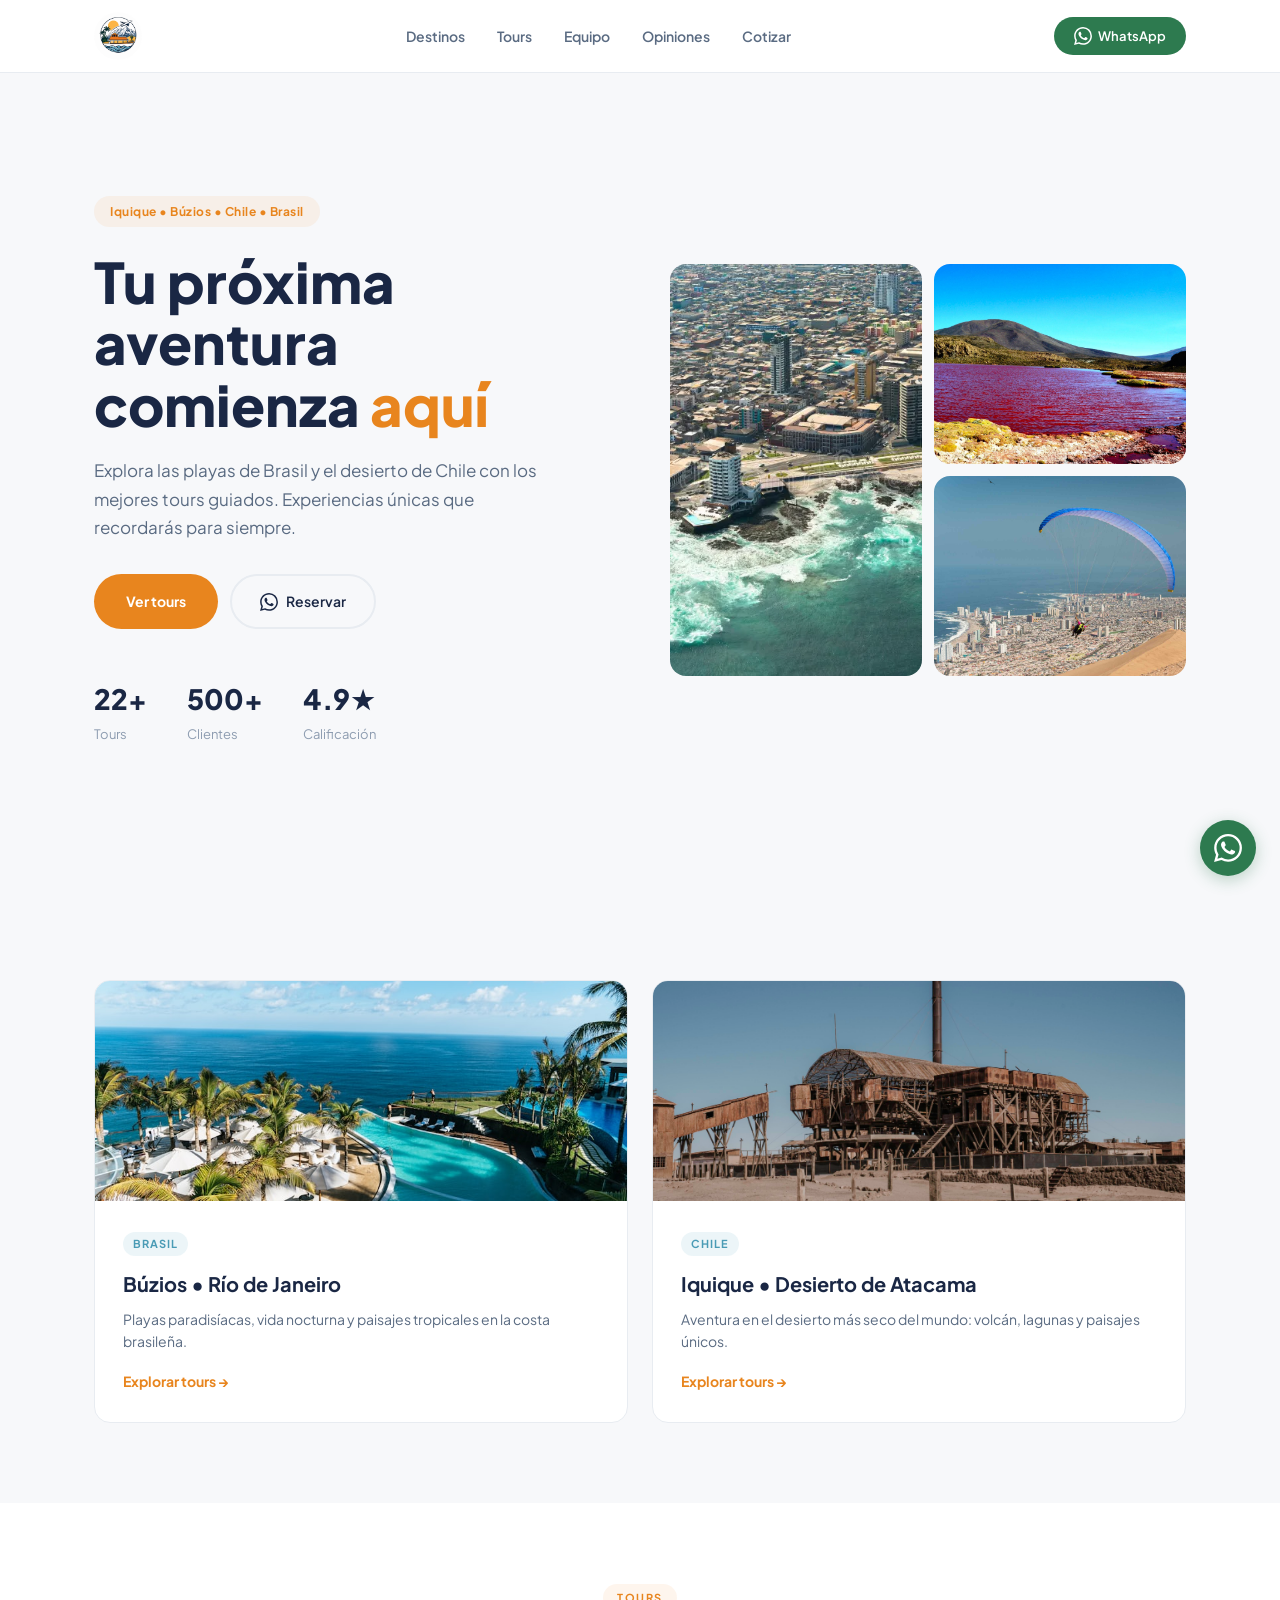
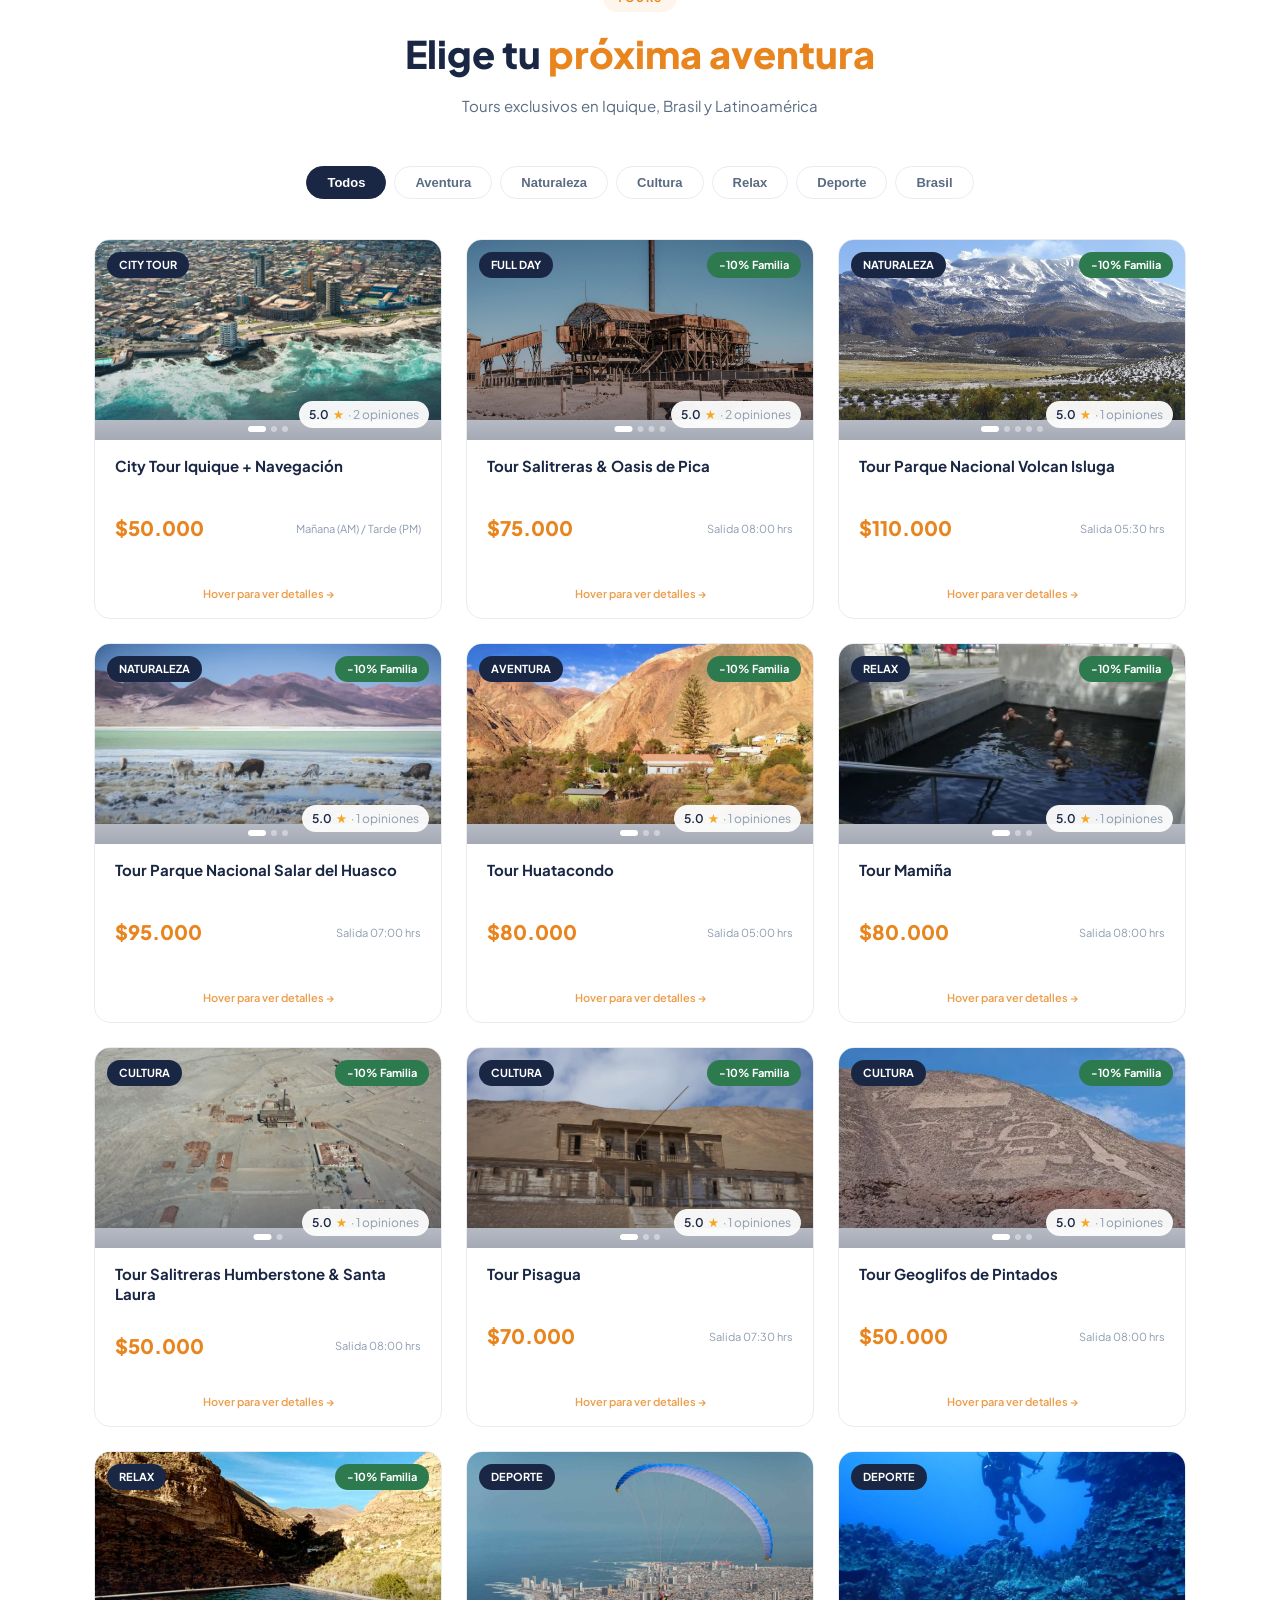
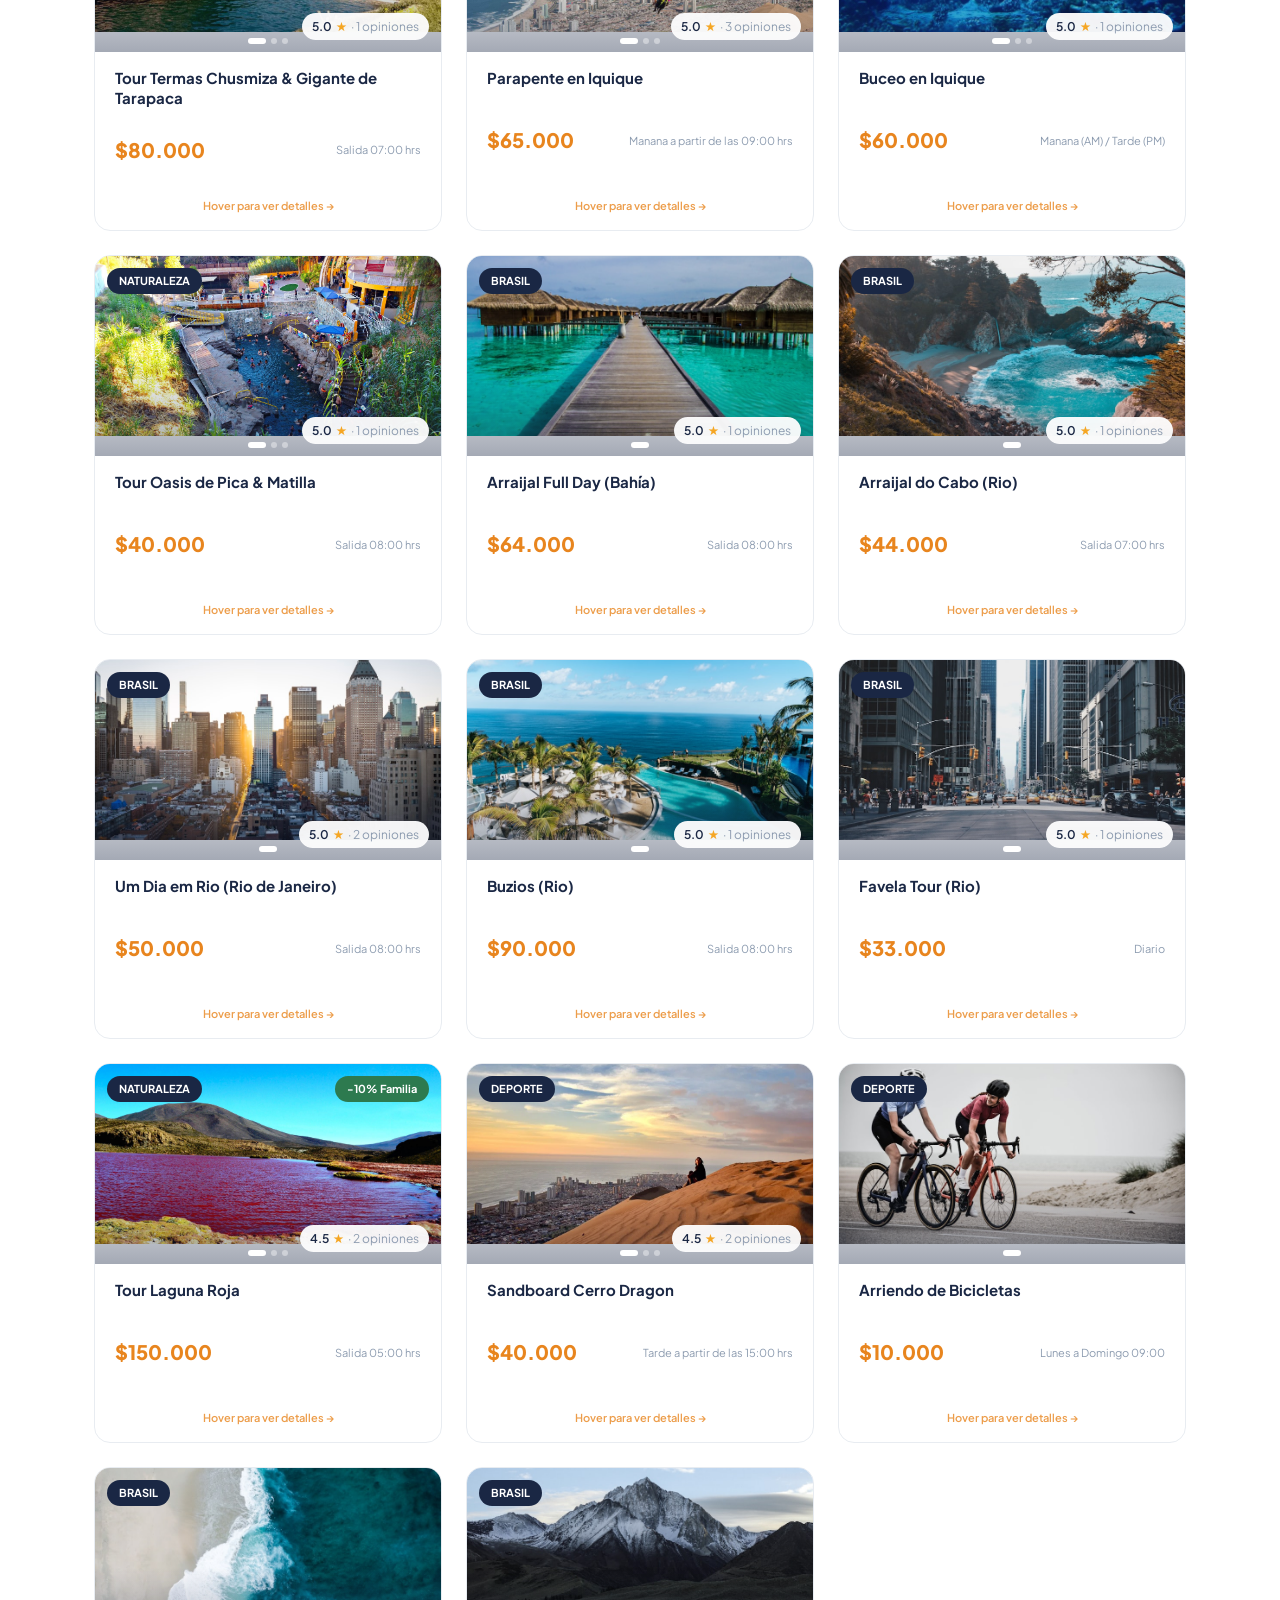
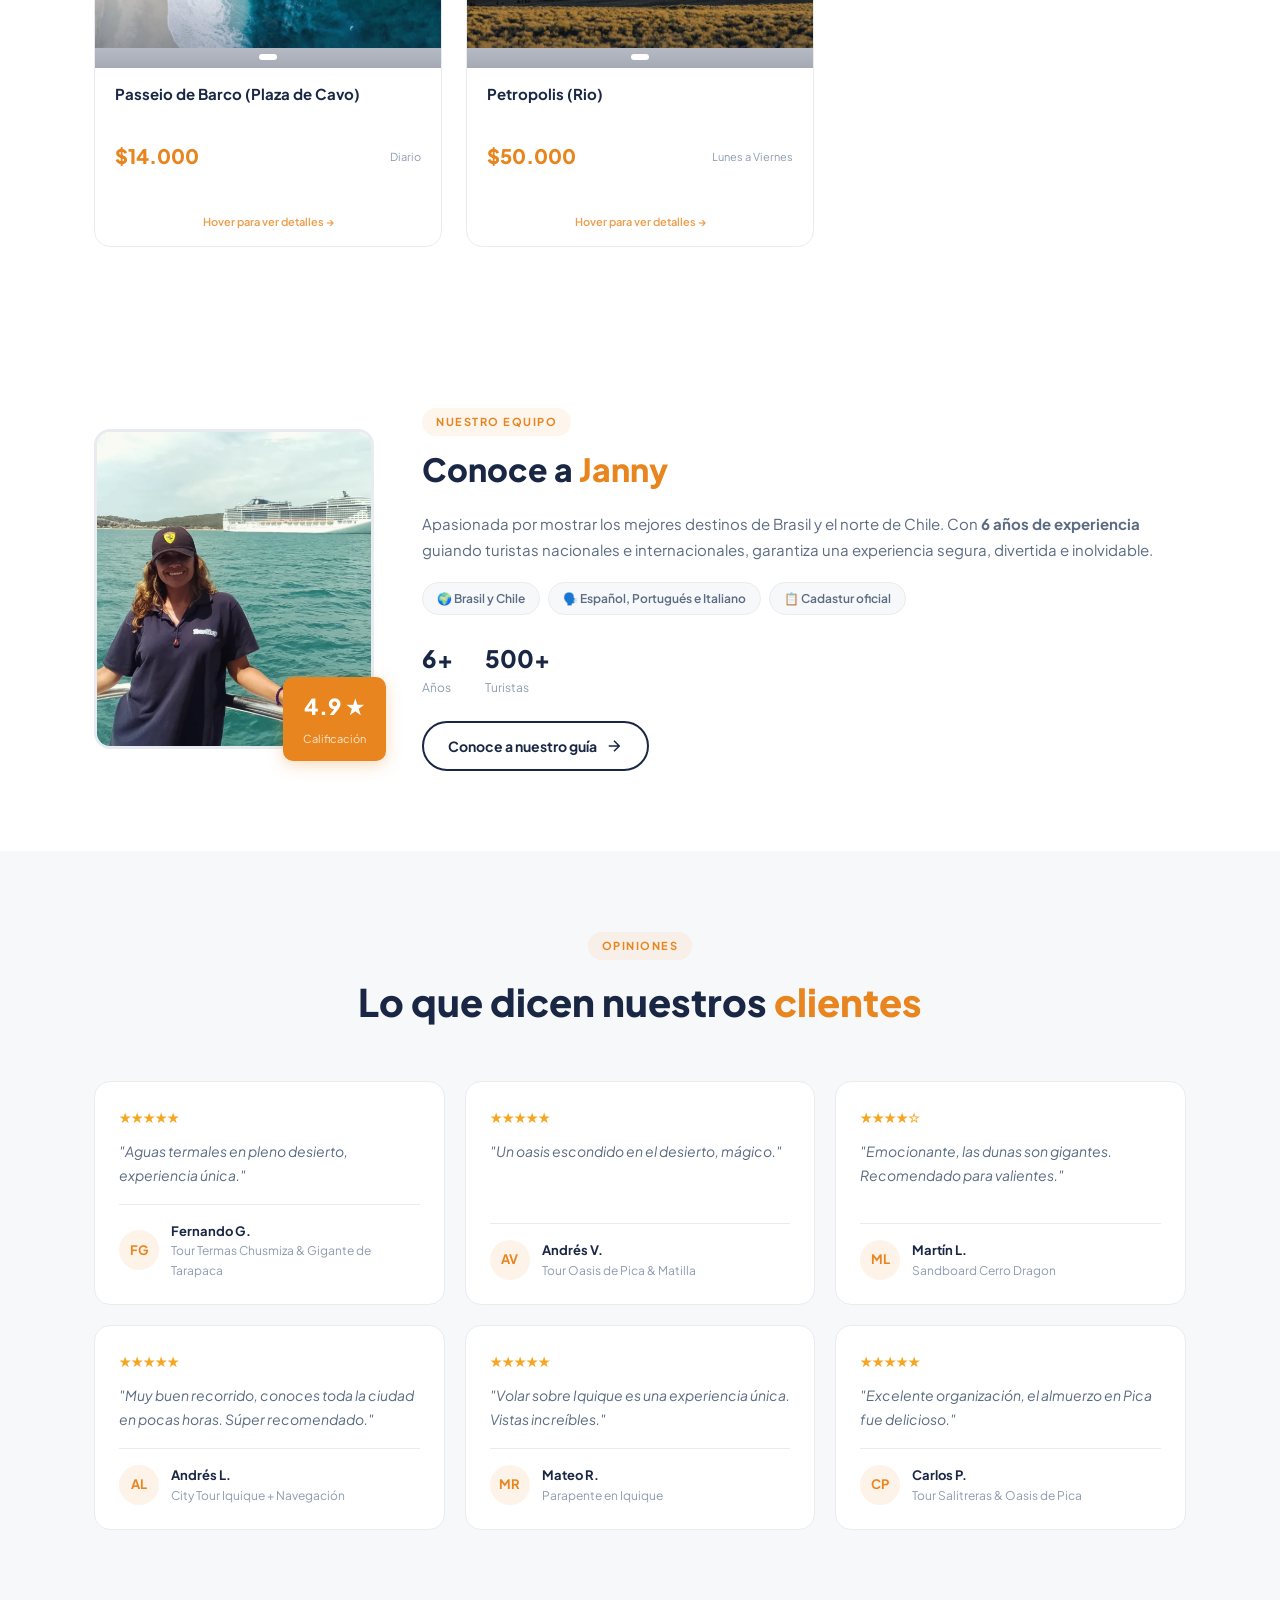
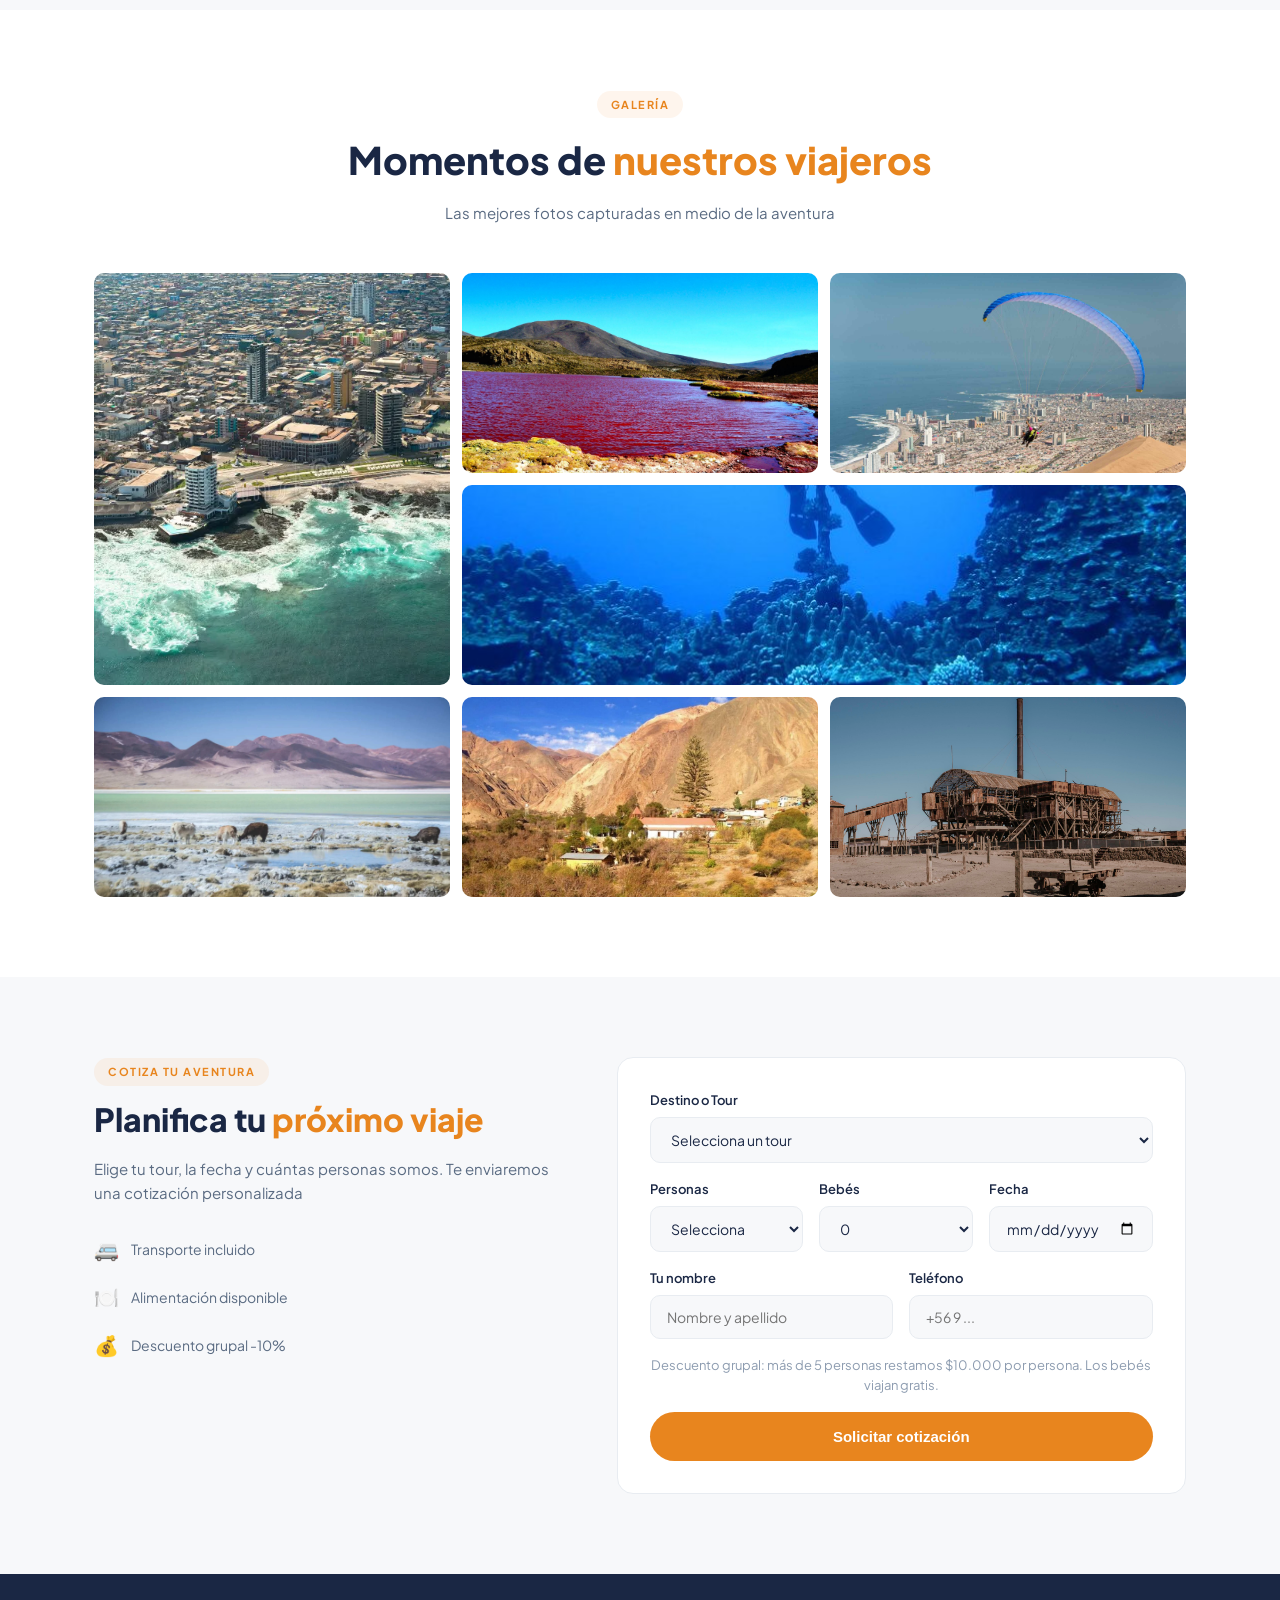
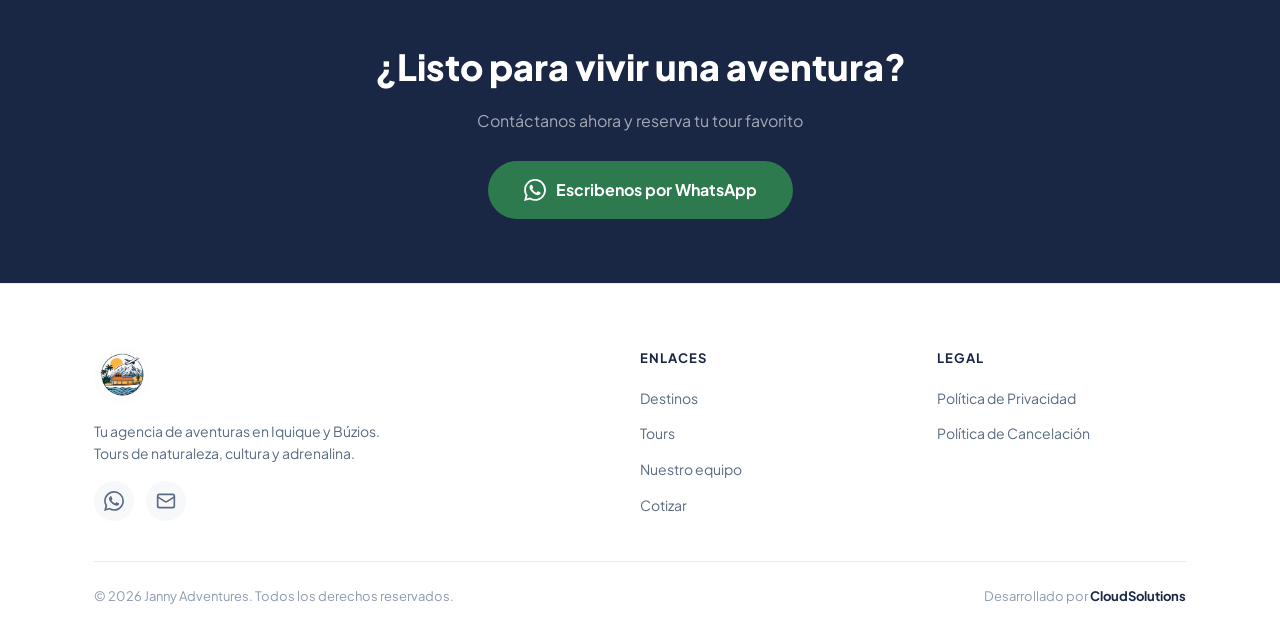
==== index.html @ c18b8e41 "jannyadventures site from servidor" ====
<!DOCTYPE html>
<html lang="es">
<head>
  <meta charset="UTF-8">
  <meta name="viewport" content="width=device-width, initial-scale=1.0">
  <title>Janny Adventures | Tours y Aventuras en Iquique y Búzios</title>
  <link rel="icon" type="image/png" href="img/jannylogo.png">
  <meta name="description" content="Vive la mejor experiencia en Iquique y Búzios con Janny Adventures. Tours de aventura, naturaleza, cultura y relajación en Chile y Brasil.">
  <meta property="og:type" content="website">
  <meta property="og:title" content="Janny Adventures | Tours y Aventuras en Iquique y Búzios">
  <meta property="og:description" content="Explora las playas más hermosas de Brasil y el desierto de Chile. Tours de aventura, naturaleza, cultura y relajación con Janny Adventures.">
  <meta property="og:url" content="https://jannyadventures.com/">
  <meta property="og:image" content="https://jannyadventures.com/img/jannylogo.png">
  <meta property="og:locale" content="es_CL">
  <meta name="twitter:card" content="summary">
  <meta name="twitter:title" content="Janny Adventures | Tours y Aventuras en Iquique y Búzios">
  <meta name="twitter:description" content="Explora las playas más hermosas de Brasil y el desierto de Chile con Janny Adventures.">
  <meta name="twitter:image" content="https://jannyadventures.com/img/jannylogo.png">
  <link rel="preconnect" href="https://fonts.googleapis.com">
  <link rel="preconnect" href="https://fonts.gstatic.com" crossorigin>
  <link href="https://fonts.googleapis.com/css2?family=Plus+Jakarta+Sans:wght@400;500;600;700;800&display=swap" rel="stylesheet">
  <link rel="stylesheet" href="css/style.css?v=30">
</head>
<body>

  <!-- NAV -->
  <header class="nav-header" id="nav-header">
    <div class="nav-container">
      <a href="#" class="logo">
        <img src="img/jannylogo.png" alt="Janny Adventures" class="logo-img">
      </a>
      <nav class="nav-links" id="nav-links">
        <a href="#destinos">Destinos</a>
        <a href="#tours">Tours</a>
        <a href="#guia">Equipo</a>
        <a href="#testimonios">Opiniones</a>
        <a href="#cotizar">Cotizar</a>
      </nav>
      <a href="https://wa.me/56986183253" class="btn-wsp-nav" target="_blank">
        <svg width="18" height="18" viewBox="0 0 24 24" fill="currentColor"><path d="M17.472 14.382c-.297-.149-1.758-.867-2.03-.967-.273-.099-.471-.148-.67.15-.197.297-.767.966-.94 1.164-.173.199-.347.223-.644.075-.297-.15-1.255-.463-2.39-1.475-.883-.788-1.48-1.761-1.653-2.059-.173-.297-.018-.458.13-.606.134-.133.298-.347.446-.52.149-.174.198-.298.298-.497.099-.198.05-.371-.025-.52-.075-.149-.669-1.612-.916-2.207-.242-.579-.487-.5-.669-.51-.173-.008-.371-.01-.57-.01-.198 0-.52.074-.792.372-.272.297-1.04 1.016-1.04 2.479 0 1.462 1.065 2.875 1.213 3.074.149.198 2.096 3.2 5.077 4.487.709.306 1.262.489 1.694.625.712.227 1.36.195 1.871.118.571-.085 1.758-.719 2.006-1.413.248-.694.248-1.289.173-1.413-.074-.124-.272-.198-.57-.347m-5.421 7.403h-.004a9.87 9.87 0 01-5.031-1.378l-.361-.214-3.741.982.998-3.648-.235-.374a9.86 9.86 0 01-1.51-5.26c.001-5.45 4.436-9.884 9.888-9.884 2.64 0 5.122 1.03 6.988 2.898a9.825 9.825 0 012.893 6.994c-.003 5.45-4.437 9.884-9.885 9.884m8.413-18.297A11.815 11.815 0 0012.05 0C5.495 0 .16 5.335.157 11.892c0 2.096.547 4.142 1.588 5.945L.057 24l6.305-1.654a11.882 11.882 0 005.683 1.448h.005c6.554 0 11.89-5.335 11.893-11.893a11.821 11.821 0 00-3.48-8.413z"/></svg>
        WhatsApp
      </a>
      <button class="menu-toggle" id="menu-toggle" aria-label="Menú">
        <span></span><span></span><span></span>
      </button>
    </div>
  </header>

  <!-- HERO SPLIT -->
  <section class="hero-split" id="inicio">
    <div class="hero-split-left">
      <span class="hero-badge">Iquique &bull; Búzios &bull; Chile &bull; Brasil</span>
      <h1>Tu próxima aventura comienza <span>aquí</span></h1>
      <p class="hero-subtitle">Explora las playas de Brasil y el desierto de Chile con los mejores tours guiados. Experiencias únicas que recordarás para siempre.</p>
      <div class="hero-buttons">
        <a href="#tours" class="btn-primary">Ver tours</a>
        <a href="https://wa.me/56986183253?text=Hola!%20Quiero%20información%20sobre%20los%20tours" class="btn-outline" target="_blank">
          <svg width="18" height="18" viewBox="0 0 24 24" fill="currentColor"><path d="M17.472 14.382c-.297-.149-1.758-.867-2.03-.967-.273-.099-.471-.148-.67.15-.197.297-.767.966-.94 1.164-.173.199-.347.223-.644.075-.297-.15-1.255-.463-2.39-1.475-.883-.788-1.48-1.761-1.653-2.059-.173-.297-.018-.458.13-.606.134-.133.298-.347.446-.52.149-.174.198-.298.298-.497.099-.198.05-.371-.025-.52-.075-.149-.669-1.612-.916-2.207-.242-.579-.487-.5-.669-.51-.173-.008-.371-.01-.57-.01-.198 0-.52.074-.792.372-.272.297-1.04 1.016-1.04 2.479 0 1.462 1.065 2.875 1.213 3.074.149.198 2.096 3.2 5.077 4.487.709.306 1.262.489 1.694.625.712.227 1.36.195 1.871.118.571-.085 1.758-.719 2.006-1.413.248-.694.248-1.289.173-1.413-.074-.124-.272-.198-.57-.347m-5.421 7.403h-.004a9.87 9.87 0 01-5.031-1.378l-.361-.214-3.741.982.998-3.648-.235-.374a9.86 9.86 0 01-1.51-5.26c.001-5.45 4.436-9.884 9.888-9.884 2.64 0 5.122 1.03 6.988 2.898a9.825 9.825 0 012.893 6.994c-.003 5.45-4.437 9.884-9.885 9.884m8.413-18.297A11.815 11.815 0 0012.05 0C5.495 0 .16 5.335.157 11.892c0 2.096.547 4.142 1.588 5.945L.057 24l6.305-1.654a11.882 11.882 0 005.683 1.448h.005c6.554 0 11.89-5.335 11.893-11.893a11.821 11.821 0 00-3.48-8.413z"/></svg>
          Reservar
        </a>
      </div>
      <div class="hero-stats">
        <div class="stat"><span class="stat-num">22+</span><span class="stat-label">Tours</span></div>
        <div class="stat"><span class="stat-num">500+</span><span class="stat-label">Clientes</span></div>
        <div class="stat"><span class="stat-num" id="hero-rating">5★</span><span class="stat-label">Calificación</span></div>
      </div>
    </div>
    <div class="hero-split-right">
      <div class="hero-mosaic">
        <div class="mosaic-item mosaic-main" style="background-image: url('img/tours/iquique1.webp')"></div>
        <div class="mosaic-item mosaic-sm" style="background-image: url('img/tours/lagunaroja1.jpg')"></div>
        <div class="mosaic-item mosaic-sm" style="background-image: url('img/tours/parapente1.jpg')"></div>
      </div>
    </div>
  </section>

  <!-- DOS DESTINOS -->
  <section class="destinos-section" id="destinos">
    <div class="container">
      <div class="destinos-grid">
        <a href="#tours" class="destino-card">
          <div class="destino-img" style="background-image: url('img/tours/buzios.jpeg')"></div>
          <div class="destino-body">
            <span class="destino-tag">Brasil</span>
            <h3>Búzios &bull; Río de Janeiro</h3>
            <p>Playas paradisíacas, vida nocturna y paisajes tropicales en la costa brasileña.</p>
            <span class="destino-link">Explorar tours →</span>
          </div>
        </a>
        <a href="#tours" class="destino-card">
          <div class="destino-img" style="background-image: url('img/tours/salitreras1.jpg')"></div>
          <div class="destino-body">
            <span class="destino-tag">Chile</span>
            <h3>Iquique &bull; Desierto de Atacama</h3>
            <p>Aventura en el desierto más seco del mundo: volcán, lagunas y paisajes únicos.</p>
            <span class="destino-link">Explorar tours →</span>
          </div>
        </a>
      </div>
    </div>
  </section>

  <!-- TOURS -->
  <section class="tours-section" id="tours">
    <div class="container">
      <div class="section-header">
        <span class="section-tag">Tours</span>
        <h2>Elige tu <span>próxima aventura</span></h2>
        <p>Tours exclusivos en Iquique, Brasil y Latinoamérica</p>
      </div>
      <div class="tour-filters" id="tour-filters">
        <button class="filter-btn active" data-filter="all">Todos</button>
        <button class="filter-btn" data-filter="Aventura">Aventura</button>
        <button class="filter-btn" data-filter="Naturaleza">Naturaleza</button>
        <button class="filter-btn" data-filter="Cultura">Cultura</button>
        <button class="filter-btn" data-filter="Relax">Relax</button>
        <button class="filter-btn" data-filter="Deporte">Deporte</button>
        <button class="filter-btn" data-filter="Brasil">Brasil</button>
      </div>
      <div class="tours-grid" id="tours-grid"></div>
    </div>
  </section>

  <!-- CONOCE AL GUÍA - Full width horizontal -->
  <section class="guide-section" id="guia">
    <div class="container">
      <div class="guide-layout">
        <div class="guide-photo">
          <img src="img/guia-perfil.png" alt="Janny - Guía de turismo" id="guide-avatar">
          <div class="guide-photo-badge">
            <span class="guide-stat-num" id="guide-rating">--</span>
            <span class="guide-stat-label">Calificación</span>
          </div>
        </div>
        <div class="guide-info">
          <span class="section-tag">Nuestro Equipo</span>
          <h2>Conoce a <span>Janny</span></h2>
          <p class="guide-desc">Apasionada por mostrar los mejores destinos de Brasil y el norte de Chile. Con <strong>6 años de experiencia</strong> guiando turistas nacionales e internacionales, garantiza una experiencia segura, divertida e inolvidable.</p>
          <div class="guide-badges">
            <span class="guide-badge">🌍 Brasil y Chile</span>
            <span class="guide-badge">🗣️ Español, Portugués e Italiano</span>
            <span class="guide-badge">📋 Cadastur oficial</span>
          </div>
          <div class="guide-stats">
            <div class="guide-stat">
              <span class="guide-stat-num">6+</span>
              <span class="guide-stat-label">Años</span>
            </div>
            <div class="guide-stat">
              <span class="guide-stat-num">500+</span>
              <span class="guide-stat-label">Turistas</span>
            </div>
          </div>
          <a href="https://cadastur.turismo.gov.br/cadastur/#!/public/qrcode/19913755654" target="_blank" class="guide-btn">
            Conoce a nuestro guía
            <svg width="18" height="18" viewBox="0 0 24 24" fill="none" stroke="currentColor" stroke-width="2"><path d="M5 12h14M12 5l7 7-7 7"/></svg>
          </a>
        </div>
      </div>
    </div>
  </section>

  <!-- TESTIMONIOS -->
  <section class="testimonials-section" id="testimonios">
    <div class="container">
      <div class="section-header">
        <span class="section-tag">Opiniones</span>
        <h2>Lo que dicen nuestros <span>clientes</span></h2>
      </div>
      <div class="testimonials-grid" id="testimonials-grid"></div>
    </div>
  </section>

  <!-- GALERÍA -->
  <section class="gallery-section" id="galeria">
    <div class="container">
      <div class="section-header">
        <span class="section-tag">Galería</span>
        <h2>Momentos de <span>nuestros viajeros</span></h2>
        <p>Las mejores fotos capturadas en medio de la aventura</p>
      </div>
      <div class="gallery-grid" id="gallery-grid">
        <div class="gallery-item gi-tall" style="background-image:url('img/tours/iquique1.webp')"></div>
        <div class="gallery-item" style="background-image:url('img/tours/lagunaroja1.jpg')"></div>
        <div class="gallery-item" style="background-image:url('img/tours/parapente1.jpg')"></div>
        <div class="gallery-item gi-wide" style="background-image:url('img/tours/buceo1.jpg')"></div>
        <div class="gallery-item" style="background-image:url('img/tours/salarhuasco1.webp')"></div>
        <div class="gallery-item" style="background-image:url('img/tours/huatacondo1.jpeg')"></div>
        <div class="gallery-item" style="background-image:url('img/tours/salitreras1.jpg')"></div>
      </div>
    </div>
  </section>

  <!-- COTIZACIÓN -->
  <section class="cotizacion-section" id="cotizar">
    <div class="container">
      <div class="cotizacion-layout">
        <div class="cotizacion-info">
          <span class="section-tag">Cotiza tu aventura</span>
          <h2>Planifica tu <span>próximo viaje</span></h2>
          <p>Elige tu tour, la fecha y cuántas personas somos. Te enviaremos una cotización personalizada</p>
          <div class="cotizacion-features">
            <div class="cot-feature">
              <span class="cot-feature-icon">🚐</span>
              <span>Transporte incluido</span>
            </div>
            <div class="cot-feature">
              <span class="cot-feature-icon">🍽️</span>
              <span>Alimentación disponible</span>
            </div>
            <div class="cot-feature">
              <span class="cot-feature-icon">💰</span>
              <span>Descuento grupal -10%</span>
            </div>
          </div>
        </div>
        <div class="cotizacion-form-wrap">
          <form class="cotizacion-form" id="cotizacion-form">
            <div class="form-group form-full">
              <label for="cot-tour">Destino o Tour</label>
              <select id="cot-tour" required>
                <option value="">Selecciona un tour</option>
                <option value="city-tour">City Tour Iquique + Navegación</option>
                <option value="salitreras-oasis">Tour Salitreras & Oasis de Pica</option>
                <option value="parque-isluga">Tour Parque Nacional Volcán Isluga</option>
                <option value="laguna-roja">Tour Laguna Roja</option>
                <option value="salar-huasco">Tour Parque Nacional Salar del Huasco</option>
                <option value="huatacondo">Tour Huatacondo</option>
                <option value="termas-mamina">Tour Mamiña</option>
                <option value="salitreras">Tour Salitreras Humberstone & Santa Laura</option>
                <option value="pisagua">Tour Pisagua</option>
                <option value="geoglifos">Tour Geoglifos de Pintados</option>
                <option value="termas-chusmiza">Tour Termas Chusmiza & Gigante de Tarapacá</option>
                <option value="sandboard">Sandboard Cerro Dragón</option>
                <option value="parapente">Parapente en Iquique</option>
                <option value="buceo">Buceo en Iquique</option>
                <option value="oasis-pica-matilla">Tour Oasis de Pica & Matilla</option>
                <optgroup label="Brasil">
                  <option value="arraial-bahia">Arraijal Full Day (Bahía)</option>
                  <option value="passeio-barco">Paseo de Barco (Plaza de Cavo)</option>
                  <option value="arraial-rio">Arraijal do Cabo (Rio)</option>
                  <option value="rio-tour">Um Dia em Rio</option>
                  <option value="buzios">Buzios (Rio)</option>
                  <option value="petropolis">Petropolis (Rio)</option>
                  <option value="favela-tour">Favela Tour (Rio)</option>
                </optgroup>
              </select>
            </div>
            <div class="form-row">
              <div class="form-group">
                <label for="cot-personas">Personas</label>
                <select id="cot-personas" required>
                  <option value="">Selecciona</option>
                  <option value="1">1</option>
                  <option value="2">2</option>
                  <option value="3">3</option>
                  <option value="4">4</option>
                  <option value="5">5</option>
                  <option value="6">6</option>
                  <option value="7">7</option>
                  <option value="8">8</option>
                  <option value="10">10+</option>
                </select>
              </div>
              <div class="form-group">
                <label for="cot-bebes">Bebés</label>
                <select id="cot-bebes">
                  <option value="0">0</option>
                  <option value="1">1</option>
                  <option value="2">2</option>
                  <option value="3">3</option>
                  <option value="4">4</option>
                  <option value="5">5</option>
                </select>
              </div>
              <div class="form-group">
                <label for="cot-fecha">Fecha</label>
                <input type="date" id="cot-fecha" required>
              </div>
            </div>
            <div class="form-row two">
              <div class="form-group">
                <label for="cot-nombre">Tu nombre</label>
                <input type="text" id="cot-nombre" placeholder="Nombre y apellido" required>
              </div>
              <div class="form-group">
                <label for="cot-telefono">Teléfono</label>
                <input type="tel" id="cot-telefono" placeholder="+56 9 ..." required>
              </div>
            </div>
            <p class="form-note">Descuento grupal: más de 5 personas restamos $10.000 por persona. Los bebés viajan gratis.</p>
            <button type="submit" class="btn-primary btn-submit">Solicitar cotización</button>
          </form>
        </div>
      </div>
    </div>
  </section>

  <!-- CTA -->
  <section class="cta-section">
    <div class="container">
      <div class="cta-inner">
        <h2>¿Listo para vivir una aventura?</h2>
        <p>Contáctanos ahora y reserva tu tour favorito</p>
        <a href="https://wa.me/56986183253?text=Hola!%20Quiero%20reservar%20un%20tour" class="btn-wsp-cta" target="_blank">
          <svg width="22" height="22" viewBox="0 0 24 24" fill="currentColor"><path d="M17.472 14.382c-.297-.149-1.758-.867-2.03-.967-.273-.099-.471-.148-.67.15-.197.297-.767.966-.94 1.164-.173.199-.347.223-.644.075-.297-.15-1.255-.463-2.39-1.475-.883-.788-1.48-1.761-1.653-2.059-.173-.297-.018-.458.13-.606.134-.133.298-.347.446-.52.149-.174.198-.298.298-.497.099-.198.05-.371-.025-.52-.075-.149-.669-1.612-.916-2.207-.242-.579-.487-.5-.669-.51-.173-.008-.371-.01-.57-.01-.198 0-.52.074-.792.372-.272.297-1.04 1.016-1.04 2.479 0 1.462 1.065 2.875 1.213 3.074.149.198 2.096 3.2 5.077 4.487.709.306 1.262.489 1.694.625.712.227 1.36.195 1.871.118.571-.085 1.758-.719 2.006-1.413.248-.694.248-1.289.173-1.413-.074-.124-.272-.198-.57-.347m-5.421 7.403h-.004a9.87 9.87 0 01-5.031-1.378l-.361-.214-3.741.982.998-3.648-.235-.374a9.86 9.86 0 01-1.51-5.26c.001-5.45 4.436-9.884 9.888-9.884 2.64 0 5.122 1.03 6.988 2.898a9.825 9.825 0 012.893 6.994c-.003 5.45-4.437 9.884-9.885 9.884m8.413-18.297A11.815 11.815 0 0012.05 0C5.495 0 .16 5.335.157 11.892c0 2.096.547 4.142 1.588 5.945L.057 24l6.305-1.654a11.882 11.882 0 005.683 1.448h.005c6.554 0 11.89-5.335 11.893-11.893a11.821 11.821 0 00-3.48-8.413z"/></svg>
          Escribenos por WhatsApp
        </a>
      </div>
    </div>
  </section>

  <!-- FOOTER -->
  <footer class="footer">
    <div class="container">
      <div class="footer-grid">
        <div class="footer-brand">
          <img src="img/jannylogo.png" alt="Janny Adventures" class="footer-logo">
          <p>Tu agencia de aventuras en Iquique y Búzios. Tours de naturaleza, cultura y adrenalina.</p>
          <div class="footer-social">
            <a href="https://wa.me/56986183253" target="_blank" aria-label="WhatsApp">
              <svg width="20" height="20" viewBox="0 0 24 24" fill="currentColor"><path d="M17.472 14.382c-.297-.149-1.758-.867-2.03-.967-.273-.099-.471-.148-.67.15-.197.297-.767.966-.94 1.164-.173.199-.347.223-.644.075-.297-.15-1.255-.463-2.39-1.475-.883-.788-1.48-1.761-1.653-2.059-.173-.297-.018-.458.13-.606.134-.133.298-.347.446-.52.149-.174.198-.298.298-.497.099-.198.05-.371-.025-.52-.075-.149-.669-1.612-.916-2.207-.242-.579-.487-.5-.669-.51-.173-.008-.371-.01-.57-.01-.198 0-.52.074-.792.372-.272.297-1.04 1.016-1.04 2.479 0 1.462 1.065 2.875 1.213 3.074.149.198 2.096 3.2 5.077 4.487.709.306 1.262.489 1.694.625.712.227 1.36.195 1.871.118.571-.085 1.758-.719 2.006-1.413.248-.694.248-1.289.173-1.413-.074-.124-.272-.198-.57-.347m-5.421 7.403h-.004a9.87 9.87 0 01-5.031-1.378l-.361-.214-3.741.982.998-3.648-.235-.374a9.86 9.86 0 01-1.51-5.26c.001-5.45 4.436-9.884 9.888-9.884 2.64 0 5.122 1.03 6.988 2.898a9.825 9.825 0 012.893 6.994c-.003 5.45-4.437 9.884-9.885 9.884m8.413-18.297A11.815 11.815 0 0012.05 0C5.495 0 .16 5.335.157 11.892c0 2.096.547 4.142 1.588 5.945L.057 24l6.305-1.654a11.882 11.882 0 005.683 1.448h.005c6.554 0 11.89-5.335 11.893-11.893a11.821 11.821 0 00-3.48-8.413z"/></svg>
            </a>
            <a href="mailto:info@jannyadventures.com" aria-label="Email">
              <svg width="20" height="20" viewBox="0 0 24 24" fill="none" stroke="currentColor" stroke-width="2"><rect x="2" y="4" width="20" height="16" rx="2"/><path d="m22 7-8.97 5.7a1.94 1.94 0 0 1-2.06 0L2 7"/></svg>
            </a>
          </div>
        </div>
        <div class="footer-links">
          <h4>Enlaces</h4>
          <ul>
            <li><a href="#destinos">Destinos</a></li>
            <li><a href="#tours">Tours</a></li>
            <li><a href="#guia">Nuestro equipo</a></li>
            <li><a href="#cotizar">Cotizar</a></li>
          </ul>
        </div>
        <div class="footer-links">
          <h4>Legal</h4>
          <ul>
            <li><a href="politica-privacidad.html">Política de Privacidad</a></li>
            <li><a href="politica-cancelacion.html">Política de Cancelación</a></li>
          </ul>
        </div>
      </div>
      <div class="footer-bottom">
        <p>&copy; 2026 Janny Adventures. Todos los derechos reservados.</p>
        <p class="footer-dev">Desarrollado por <strong>CloudSolutions</strong></p>
      </div>
    </div>
  </footer>

  <!-- FLOATING WHATSAPP -->
  <a href="https://wa.me/56986183253?text=Hola!%20Quiero%20información%20sobre%20los%20tours" class="wsp-float" target="_blank" aria-label="WhatsApp">
    <svg width="28" height="28" viewBox="0 0 24 24" fill="white"><path d="M17.472 14.382c-.297-.149-1.758-.867-2.03-.967-.273-.099-.471-.148-.67.15-.197.297-.767.966-.94 1.164-.173.199-.347.223-.644.075-.297-.15-1.255-.463-2.39-1.475-.883-.788-1.48-1.761-1.653-2.059-.173-.297-.018-.458.13-.606.134-.133.298-.347.446-.52.149-.174.198-.298.298-.497.099-.198.05-.371-.025-.52-.075-.149-.669-1.612-.916-2.207-.242-.579-.487-.5-.669-.51-.173-.008-.371-.01-.57-.01-.198 0-.52.074-.792.372-.272.297-1.04 1.016-1.04 2.479 0 1.462 1.065 2.875 1.213 3.074.149.198 2.096 3.2 5.077 4.487.709.306 1.262.489 1.694.625.712.227 1.36.195 1.871.118.571-.085 1.758-.719 2.006-1.413.248-.694.248-1.289.173-1.413-.074-.124-.272-.198-.57-.347m-5.421 7.403h-.004a9.87 9.87 0 01-5.031-1.378l-.361-.214-3.741.982.998-3.648-.235-.374a9.86 9.86 0 01-1.51-5.26c.001-5.45 4.436-9.884 9.888-9.884 2.64 0 5.122 1.03 6.988 2.898a9.825 9.825 0 012.893 6.994c-.003 5.45-4.437 9.884-9.885 9.884m8.413-18.297A11.815 11.815 0 0012.05 0C5.495 0 .16 5.335.157 11.892c0 2.096.547 4.142 1.588 5.945L.057 24l6.305-1.654a11.882 11.882 0 005.683 1.448h.005c6.554 0 11.89-5.335 11.893-11.893a11.821 11.821 0 00-3.48-8.413z"/></svg>
  </a>

  <!-- MODAL -->
  <div class="modal-overlay" id="modal-overlay">
    <div class="modal-panel" id="modal-panel">
      <button class="modal-close" id="modal-close">&times;</button>
      <div class="modal-hero" id="modal-hero">
        <button class="modal-arrow modal-arrow-left" id="modal-arrow-left">‹</button>
        <button class="modal-arrow modal-arrow-right" id="modal-arrow-right">›</button>
      </div>
      <div class="modal-body">
        <h2 class="modal-title" id="modal-title"></h2>
        <div class="modal-meta" id="modal-meta"></div>
        <p class="modal-desc" id="modal-desc"></p>
        <div class="modal-grid" id="modal-grid"></div>
        <div class="modal-reviews" id="modal-reviews"></div>
        <div class="modal-booking" id="modal-booking">
          <h4>Agenda tu fecha</h4>
          <div class="booking-row">
            <div class="form-group">
              <label for="bk-personas">Personas</label>
              <select id="bk-personas">
                <option value="1">1</option>
                <option value="2">2</option>
                <option value="3">3</option>
                <option value="4">4</option>
                <option value="5">5</option>
                <option value="6">6</option>
                <option value="7">7</option>
                <option value="8">8</option>
                <option value="10">10+</option>
              </select>
            </div>
            <div class="form-group">
              <label for="bk-bebes">Bebés</label>
              <select id="bk-bebes">
                <option value="0">0</option>
                <option value="1">1</option>
                <option value="2">2</option>
                <option value="3">3</option>
                <option value="4">4</option>
                <option value="5">5</option>
              </select>
            </div>
            <div class="form-group">
              <label for="bk-fecha">Fecha</label>
              <input type="date" id="bk-fecha">
            </div>
          </div>
          <p class="form-note">Más de 5 personas restamos $10.000 por persona. Los bebés viajan gratis.</p>
          <button class="btn-primary btn-submit" id="btn-booking">Agendar por WhatsApp</button>
        </div>
        <div class="modal-footer">
          <span class="modal-price" id="modal-price"></span>
          <a class="btn-wsp-modal" id="btn-wsp-modal" href="#" target="_blank">
            Reservar por WhatsApp
          </a>
        </div>
      </div>
    </div>
  </div>

  <script src="js/app.js?v=30"></script>
</body>
</html>
---- css/style.css ----
:root {
  --navy: #1A2744;
  --navy-light: #253456;
  --orange: #E8851E;
  --orange-dark: #D07418;
  --orange-light: #F5A623;
  --teal: #4A9BB5;
  --teal-light: #6BB5D9;
  --green: #2D7A4F;
  --bg: #F7F8FA;
  --white: #ffffff;
  --text: #1A2744;
  --text-light: #5A6B82;
  --text-muted: #8D9CB0;
  --border: #E8ECF1;
  --shadow: 0 2px 12px rgba(26,39,68,0.06);
  --shadow-lg: 0 8px 32px rgba(26,39,68,0.10);
  --radius: 16px;
  --radius-sm: 10px;
  --transition: 0.25s cubic-bezier(0.4, 0, 0.2, 1);
}

*, *::before, *::after { margin: 0; padding: 0; box-sizing: border-box; }
html { scroll-behavior: smooth; scroll-padding-top: 80px; overflow-x: hidden; }
body { font-family: 'Plus Jakarta Sans', system-ui, sans-serif; background: var(--bg); color: var(--text); -webkit-font-smoothing: antialiased; line-height: 1.6; }
img { max-width: 100%; height: auto; display: block; }
a { text-decoration: none; color: inherit; }

.container { max-width: 1140px; margin: 0 auto; padding: 0 24px; width: 100%; }

/* NAV */
.nav-header {
  position: fixed; top: 0; left: 0; right: 0; z-index: 100;
  background: rgba(255,255,255,0.92); backdrop-filter: blur(20px);
  -webkit-backdrop-filter: blur(20px);
  border-bottom: 1px solid var(--border);
  transition: all var(--transition);
}
.nav-header.scrolled { box-shadow: 0 1px 8px rgba(26,39,68,0.06); }
.nav-container {
  max-width: 1140px; margin: 0 auto; padding: 0 24px;
  display: flex; align-items: center; justify-content: space-between; height: 72px;
}
.logo { display: flex; align-items: center; gap: 10px; text-decoration: none; }
.logo-img { height: 48px; width: 48px; object-fit: contain; border-radius: 50%; }
.nav-links { display: flex; gap: 32px; }
.nav-links a {
  text-decoration: none; color: var(--text-light); font-weight: 600;
  font-size: 14px; transition: color var(--transition); position: relative;
}
.nav-links a::after {
  content: ''; position: absolute; bottom: -4px; left: 0; width: 0; height: 2px;
  background: var(--orange); border-radius: 1px; transition: width var(--transition);
}
.nav-links a:hover { color: var(--navy); }
.nav-links a:hover::after { width: 100%; }
.btn-wsp-nav {
  display: flex; align-items: center; gap: 6px;
  background: var(--green); color: white; padding: 9px 20px;
  border-radius: 50px; font-weight: 600; font-size: 13px;
  transition: all var(--transition);
}
.btn-wsp-nav:hover { background: #236B41; transform: translateY(-1px); }
.menu-toggle { display: none; background: none; border: none; cursor: pointer; padding: 8px; z-index: 110; }
.menu-toggle span { display: block; width: 22px; height: 2px; background: var(--navy); margin: 5px 0; transition: var(--transition); border-radius: 2px; }

/* HERO SPLIT */
.hero-split {
  display: grid; grid-template-columns: 1fr 1fr; gap: 60px;
  align-items: center; min-height: 100vh; padding: 120px 24px 80px;
  max-width: 1140px; margin: 0 auto;
}
.hero-badge {
  display: inline-block; padding: 6px 16px;
  background: rgba(232,133,30,0.08); color: var(--orange);
  font-size: 12px; font-weight: 700; border-radius: 50px;
  margin-bottom: 24px; letter-spacing: 0.5px;
}
.hero-split h1 {
  font-size: clamp(36px, 5vw, 56px); font-weight: 800;
  line-height: 1.1; color: var(--navy); margin-bottom: 20px;
}
.hero-split h1 span { color: var(--orange); }
.hero-subtitle { font-size: 17px; color: var(--text-light); max-width: 460px; margin-bottom: 32px; line-height: 1.7; }
.hero-buttons { display: flex; gap: 12px; flex-wrap: wrap; margin-bottom: 48px; }
.btn-primary {
  display: inline-flex; align-items: center; gap: 8px;
  padding: 14px 32px; background: var(--orange); color: white;
  border-radius: 50px; font-weight: 700; font-size: 14px;
  transition: all var(--transition); border: none; cursor: pointer;
}
.btn-primary:hover { background: var(--orange-dark); transform: translateY(-2px); box-shadow: 0 6px 20px rgba(232,133,30,0.3); }
.btn-outline {
  display: inline-flex; align-items: center; gap: 8px;
  padding: 14px 28px; border: 2px solid var(--border); color: var(--navy);
  border-radius: 50px; font-weight: 600; font-size: 14px;
  transition: all var(--transition);
}
.btn-outline:hover { border-color: var(--navy); background: var(--navy); color: white; }
.hero-stats { display: flex; gap: 40px; }
.stat { display: flex; flex-direction: column; }
.stat-num { font-size: 28px; font-weight: 800; color: var(--navy); }
.stat-label { font-size: 13px; color: var(--text-muted); margin-top: 2px; }

.hero-split-right { position: relative; }
.hero-mosaic {
  display: grid; grid-template-columns: 1fr 1fr; grid-template-rows: 200px 200px; gap: 12px;
}
.mosaic-item {
  border-radius: var(--radius); background-size: cover; background-position: center;
  transition: transform var(--transition);
}
.mosaic-item:hover { transform: scale(1.02); }
.mosaic-main { grid-row: 1 / 3; border-radius: var(--radius); }
.mosaic-sm { border-radius: var(--radius); }

/* SECTION HEADERS */
.section-header { margin-bottom: 48px; }
.section-tag {
  display: inline-block; padding: 5px 14px;
  background: rgba(232,133,30,0.08); color: var(--orange);
  font-size: 11px; font-weight: 700; text-transform: uppercase;
  letter-spacing: 1.5px; border-radius: 50px; margin-bottom: 12px;
}
.section-header h2 {
  font-size: clamp(26px, 4vw, 38px); font-weight: 800;
  margin-bottom: 10px; color: var(--navy);
}
.section-header h2 span { color: var(--orange); }
.section-header p { font-size: 15px; color: var(--text-light); max-width: 480px; }
.tours-section .section-header,
.testimonials-section .section-header,
.gallery-section .section-header { text-align: center; }
.tours-section .section-header p,
.testimonials-section .section-header p,
.gallery-section .section-header p { margin: 0 auto; }

/* DESTINOS */
.destinos-section { padding: 80px 0; }
.destinos-grid { display: grid; grid-template-columns: 1fr 1fr; gap: 24px; }
.destino-card {
  display: flex; flex-direction: column; background: var(--white);
  border-radius: var(--radius); overflow: hidden; border: 1px solid var(--border);
  transition: all var(--transition);
}
.destino-card:hover { transform: translateY(-4px); box-shadow: var(--shadow-lg); border-color: transparent; }
.destino-img { height: 220px; background-size: cover; background-position: center; }
.destino-body { padding: 28px; }
.destino-tag {
  display: inline-block; padding: 3px 10px; background: rgba(74,155,181,0.1);
  color: var(--teal); font-size: 11px; font-weight: 700; border-radius: 50px;
  margin-bottom: 12px; text-transform: uppercase; letter-spacing: 1px;
}
.destino-body h3 { font-size: 20px; font-weight: 700; color: var(--navy); margin-bottom: 8px; }
.destino-body p { font-size: 14px; color: var(--text-light); margin-bottom: 16px; line-height: 1.6; }
.destino-link { font-size: 14px; font-weight: 700; color: var(--orange); transition: color var(--transition); }
.destino-card:hover .destino-link { color: var(--orange-dark); }

/* TOURS */
.tours-section { padding: 80px 0; background: var(--white); }
.tour-filters {
  display: flex; flex-wrap: wrap; gap: 8px;
  justify-content: center; margin-bottom: 40px;
}
.filter-btn {
  padding: 8px 20px; border: 1px solid var(--border); background: var(--white);
  border-radius: 50px; font-size: 13px; font-weight: 600; color: var(--text-light);
  cursor: pointer; transition: all var(--transition);
}
.filter-btn:hover { border-color: var(--orange); color: var(--orange); }
.filter-btn.active { background: var(--navy); color: white; border-color: var(--navy); }

.tours-grid { display: grid; grid-template-columns: repeat(auto-fill, minmax(320px, 1fr)); gap: 24px; }

/* TOUR CARD FLIP */
@keyframes fadeInUp { from { opacity: 0; transform: translateY(16px); } to { opacity: 1; transform: translateY(0); } }

.tour-card {
  perspective: 1000px; height: 380px;
  animation: fadeInUp 0.4s ease both;
}
.tour-card-inner {
  position: relative; width: 100%; height: 100%;
  transition: transform 0.6s cubic-bezier(0.4, 0, 0.2, 1);
  transform-style: preserve-3d;
}
.tour-card:hover .tour-card-inner { transform: rotateY(180deg); }

.tour-card-front, .tour-card-back {
  position: absolute; inset: 0; backface-visibility: hidden;
  border-radius: var(--radius); border: 1px solid var(--border);
  overflow: hidden; background: var(--white);
}

/* FRONT */
.tour-card-front { display: flex; flex-direction: column; }
.tour-card-image { position: relative; height: 200px; overflow: hidden; flex-shrink: 0; }
.tour-card-image img { width: 100%; height: 100%; object-fit: cover; }
.tour-card-badge {
  position: absolute; top: 12px; left: 12px; z-index: 2;
  padding: 4px 12px; background: var(--navy); color: white;
  font-size: 11px; font-weight: 700; border-radius: 50px; text-transform: uppercase;
}
.tour-card-discount {
  position: absolute; top: 12px; right: 12px; z-index: 2;
  padding: 4px 12px; background: var(--green); color: white;
  font-size: 11px; font-weight: 700; border-radius: 50px;
}
.tour-card-rating {
  position: absolute; bottom: 12px; right: 12px; z-index: 2;
  display: flex; align-items: center; gap: 4px;
  padding: 4px 10px; background: rgba(255,255,255,0.95); border-radius: 50px;
  font-size: 12px; font-weight: 600; color: var(--navy);
  backdrop-filter: blur(8px);
}
.tour-card-rating .rating-star { color: var(--orange-light); }
.tour-card-rating .rating-count { color: var(--text-muted); font-weight: 400; }
.tour-card-overlay {
  position: absolute; inset: 0; z-index: 1;
  background: linear-gradient(to top, rgba(26,39,68,0.4) 0%, transparent 50%);
}
.tour-card-front-info { padding: 16px 20px; flex: 1; display: flex; flex-direction: column; justify-content: space-between; }
.tour-card-front-info h3 { font-size: 15px; font-weight: 700; color: var(--navy); line-height: 1.3; margin-bottom: 4px; }
.tour-card-front-info .price-row { display: flex; justify-content: space-between; align-items: center; }
.tour-card-price { font-size: 20px; font-weight: 800; color: var(--orange); }
.tour-card-front-info .schedule-tag { font-size: 11px; color: var(--text-muted); }
.tour-card-front-info .hover-hint { font-size: 11px; color: var(--orange); font-weight: 600; text-align: center; margin-top: 8px; opacity: 0.8; }

/* BACK */
.tour-card-back {
  transform: rotateY(180deg);
  display: flex; flex-direction: column;
  background: var(--white);
}
.tour-card-back-header { padding: 16px 20px 12px; border-bottom: 1px solid var(--border); }
.tour-card-back-header h3 { font-size: 14px; font-weight: 700; color: var(--navy); line-height: 1.3; }
.tour-card-back-header .back-price { font-size: 18px; font-weight: 800; color: var(--orange); margin-top: 4px; }
.tour-card-back-body { padding: 12px 20px; flex: 1; overflow-y: auto; }
.tour-card-back-body .back-desc { font-size: 12px; color: var(--text-light); line-height: 1.5; margin-bottom: 10px; }
.tour-card-back-body .back-section { margin-bottom: 8px; }
.tour-card-back-body .back-label { font-size: 10px; font-weight: 700; color: var(--orange); text-transform: uppercase; margin-bottom: 4px; }
.tour-card-back-body .back-list { list-style: none; padding: 0; margin: 0; }
.tour-card-back-body .back-list li { font-size: 11px; color: var(--text); padding: 2px 0 2px 14px; position: relative; }
.tour-card-back-body .back-list li::before { content: '✓'; position: absolute; left: 0; color: var(--green); font-size: 10px; }
.tour-card-back-body .back-excludes li::before { content: '✕'; color: #e74c3c; }
.tour-card-back-actions { padding: 12px 20px; border-top: 1px solid var(--border); display: flex; gap: 8px; }
.tour-card-back-actions button {
  flex: 1; padding: 10px; border-radius: 8px; font-size: 12px; font-weight: 700; cursor: pointer; border: none; transition: all 0.3s ease;
}
.btn-back-details { background: var(--white); color: var(--navy); border: 1px solid var(--border) !important; }
.btn-back-details:hover { border-color: var(--navy) !important; background: var(--navy); color: white; }
.btn-back-agendar { background: var(--orange); color: white; }
.btn-back-agendar:hover { background: var(--orange-dark); }

/* Mobile: tap to flip */
@media (max-width: 768px) {
  .tour-card { height: 340px; }
  .tour-card:hover .tour-card-inner { transform: none; }
  .tour-card.flipped .tour-card-inner { transform: rotateY(180deg); }
  .tour-card-front-info .hover-hint { display: none; }
}

/* GUIDE */
.guide-section { padding: 80px 0; background: var(--white); }
.guide-layout { display: grid; grid-template-columns: 280px 1fr; gap: 48px; align-items: center; }
.guide-photo { position: relative; }
.guide-photo img {
  width: 280px; height: 320px; object-fit: cover; border-radius: var(--radius);
  border: 3px solid var(--border);
}
.guide-photo-badge {
  position: absolute; bottom: -12px; right: -12px;
  background: var(--orange); color: white; padding: 12px 20px;
  border-radius: var(--radius-sm); text-align: center;
  box-shadow: 0 4px 16px rgba(232,133,30,0.3);
}
.guide-photo-badge .guide-stat-num { font-size: 22px; font-weight: 800; display: block; color: white; }
.guide-photo-badge .guide-stat-label { font-size: 11px; color: rgba(255,255,255,0.8); }
.guide-info .section-tag { margin-bottom: 8px; }
.guide-info h2 { font-size: clamp(24px, 3vw, 32px); font-weight: 800; color: var(--navy); margin-bottom: 16px; }
.guide-info h2 span { color: var(--orange); }
.guide-desc { font-size: 15px; color: var(--text-light); line-height: 1.7; margin-bottom: 20px; }
.guide-badges { display: flex; flex-wrap: wrap; gap: 8px; margin-bottom: 24px; }
.guide-badge {
  padding: 6px 14px; background: var(--bg); border-radius: 50px;
  font-size: 12px; font-weight: 600; color: var(--text-light);
  border: 1px solid var(--border);
}
.guide-stats { display: flex; gap: 32px; margin-bottom: 24px; }
.guide-stat { display: flex; flex-direction: column; }
.guide-stat-num { font-size: 24px; font-weight: 800; color: var(--navy); }
.guide-stat-label { font-size: 12px; color: var(--text-muted); }
.guide-btn {
  display: inline-flex; align-items: center; gap: 8px;
  padding: 12px 24px; border: 2px solid var(--navy); color: var(--navy);
  border-radius: 50px; font-weight: 700; font-size: 14px;
  transition: all var(--transition);
}
.guide-btn:hover { background: var(--navy); color: white; }

/* TESTIMONIALS */
.testimonials-section { padding: 80px 0; }
.testimonials-grid { display: grid; grid-template-columns: repeat(auto-fill, minmax(320px, 1fr)); gap: 20px; }
.testimonial-card {
  background: var(--white); border: 1px solid var(--border);
  border-radius: var(--radius); padding: 24px;
  transition: all var(--transition); display: flex; flex-direction: column;
}
.testimonial-card:hover { transform: translateY(-2px); box-shadow: var(--shadow); border-color: transparent; }
.testimonial-stars { display: flex; gap: 2px; margin-bottom: 12px; color: var(--orange-light); font-size: 14px; }
.testimonial-text { font-size: 14px; color: var(--text-light); line-height: 1.7; font-style: italic; margin-bottom: 16px; flex: 1; }
.testimonial-author { display: flex; align-items: center; gap: 12px; padding-top: 16px; border-top: 1px solid var(--border); }
.testimonial-avatar {
  width: 40px; height: 40px; border-radius: 50%;
  background: rgba(232,133,30,0.1); color: var(--orange);
  display: flex; align-items: center; justify-content: center;
  font-weight: 700; font-size: 13px; flex-shrink: 0;
}
.testimonial-author cite { font-style: normal; display: flex; flex-direction: column; }
.testimonial-name { font-weight: 700; font-size: 13px; color: var(--navy); }
.testimonial-tour { font-size: 12px; color: var(--text-muted); }

/* GALLERY */
.gallery-section { padding: 80px 0; background: var(--white); }
.gallery-grid {
  display: grid;
  grid-template-columns: repeat(3, 1fr);
  grid-auto-rows: 200px;
  gap: 12px;
}
.gallery-item {
  border-radius: var(--radius-sm); background-size: cover; background-position: center;
  cursor: pointer; transition: transform var(--transition);
  position: relative; overflow: hidden;
}
.gallery-item:hover { transform: scale(1.02); }
.gallery-item::after {
  content: ''; position: absolute; inset: 0;
  background: linear-gradient(to top, rgba(26,39,68,0.4) 0%, transparent 50%);
  opacity: 0; transition: opacity var(--transition);
}
.gallery-item:hover::after { opacity: 1; }
.gi-tall { grid-row: span 2; }
.gi-wide { grid-column: span 2; }

/* COTIZACI├ôN */
.cotizacion-section { padding: 80px 0; }
.cotizacion-layout { display: grid; grid-template-columns: 1fr 1.2fr; gap: 48px; align-items: start; }
.cotizacion-info .section-tag { margin-bottom: 8px; }
.cotizacion-info h2 { font-size: clamp(24px, 3vw, 32px); font-weight: 800; color: var(--navy); margin-bottom: 12px; }
.cotizacion-info h2 span { color: var(--orange); }
.cotizacion-info > p { font-size: 15px; color: var(--text-light); margin-bottom: 28px; line-height: 1.6; }
.cotizacion-features { display: flex; flex-direction: column; gap: 16px; }
.cot-feature { display: flex; align-items: center; gap: 12px; font-size: 14px; color: var(--text-light); }
.cot-feature-icon { font-size: 20px; }

.cotizacion-form-wrap {
  background: var(--white); border: 1px solid var(--border);
  border-radius: var(--radius); padding: 32px;
}
.cotizacion-form { display: flex; flex-direction: column; gap: 16px; }
.form-group { display: flex; flex-direction: column; gap: 6px; }
.form-group label { font-size: 13px; font-weight: 600; color: var(--navy); }
.form-group input,
.form-group select {
  padding: 12px 16px; border: 1px solid var(--border); border-radius: var(--radius-sm);
  font-size: 14px; font-family: inherit; color: var(--text);
  background: var(--bg); transition: border-color var(--transition);
}
.form-group input:focus,
.form-group select:focus { outline: none; border-color: var(--orange); }
.form-row { display: grid; grid-template-columns: repeat(3, 1fr); gap: 16px; }
.form-row.two { grid-template-columns: 1fr 1fr; }
.form-full { grid-column: 1 / -1; }
.form-note { font-size: 13px; color: var(--text-muted); text-align: center; }
.btn-submit { width: 100%; justify-content: center; padding: 16px; font-size: 15px; }

/* CTA */
.cta-section { padding: 64px 0; background: var(--navy); }
.cta-inner { text-align: center; }
.cta-inner h2 { font-size: clamp(24px, 4vw, 36px); font-weight: 800; color: white; margin-bottom: 12px; }
.cta-inner p { font-size: 16px; color: rgba(255,255,255,0.6); margin-bottom: 28px; }
.btn-wsp-cta {
  display: inline-flex; align-items: center; gap: 10px;
  padding: 16px 36px; background: var(--green); color: white;
  border-radius: 50px; font-weight: 700; font-size: 16px;
  transition: all var(--transition);
}
.btn-wsp-cta:hover { background: #236B41; transform: translateY(-2px); box-shadow: 0 8px 24px rgba(45,122,79,0.3); }

/* FOOTER */
.footer { padding: 64px 0 32px; background: var(--white); border-top: 1px solid var(--border); }
.footer-grid { display: grid; grid-template-columns: 2fr 1fr 1fr; gap: 48px; margin-bottom: 40px; }
.footer-logo { height: 56px; width: 56px; object-fit: contain; border-radius: 50%; margin-bottom: 16px; }
.footer-brand p { font-size: 14px; color: var(--text-light); line-height: 1.6; margin-bottom: 16px; max-width: 320px; }
.footer-social { display: flex; gap: 12px; }
.footer-social a {
  width: 40px; height: 40px; border-radius: 50%;
  background: var(--bg); color: var(--text-light);
  display: flex; align-items: center; justify-content: center;
  transition: all var(--transition);
}
.footer-social a:hover { background: var(--orange); color: white; }
.footer-links h4 { font-size: 13px; font-weight: 700; color: var(--navy); text-transform: uppercase; letter-spacing: 1px; margin-bottom: 16px; }
.footer-links ul { list-style: none; display: flex; flex-direction: column; gap: 10px; }
.footer-links a { font-size: 14px; color: var(--text-light); transition: color var(--transition); }
.footer-links a:hover { color: var(--orange); }
.footer-bottom {
  display: flex; justify-content: space-between; align-items: center;
  padding-top: 24px; border-top: 1px solid var(--border);
  font-size: 13px; color: var(--text-muted);
}
.footer-dev { color: var(--text-muted); }
.footer-dev strong { color: var(--navy); }

/* WHATSAPP FLOAT */
.wsp-float {
  position: fixed; bottom: 24px; right: 24px; z-index: 90;
  width: 56px; height: 56px; border-radius: 50%;
  background: var(--green); display: flex; align-items: center; justify-content: center;
  box-shadow: 0 4px 16px rgba(45,122,79,0.3);
  transition: all var(--transition);
}
.wsp-float:hover { transform: scale(1.1); box-shadow: 0 6px 24px rgba(45,122,79,0.4); }

/* MODAL */
.modal-overlay {
  position: fixed; inset: 0; z-index: 200;
  background: rgba(26,39,68,0.6); backdrop-filter: blur(8px);
  display: flex; align-items: center; justify-content: center;
  opacity: 0; pointer-events: none; transition: opacity 0.3s ease;
  padding: 20px;
}
.modal-overlay.open { opacity: 1; pointer-events: all; }
.modal-panel {
  background: var(--white); border-radius: var(--radius); width: 100%;
  max-width: 640px; max-height: 90vh; overflow-y: auto;
  transform: translateY(20px); transition: transform 0.3s ease;
  box-shadow: var(--shadow-lg);
}
.modal-overlay.open .modal-panel { transform: translateY(0); }
.modal-close {
  position: absolute; top: 16px; right: 16px; z-index: 10;
  width: 36px; height: 36px; border-radius: 50%; border: none;
  background: rgba(255,255,255,0.9); font-size: 20px; cursor: pointer;
  display: flex; align-items: center; justify-content: center;
  transition: all var(--transition);
}
.modal-close:hover { background: var(--white); transform: scale(1.1); }
.modal-hero { position: relative; height: 240px; background-size: cover; background-position: center; border-radius: var(--radius) var(--radius) 0 0; cursor: pointer; }
.modal-arrow {
  position: absolute; top: 50%; transform: translateY(-50%);
  width: 40px; height: 40px; border-radius: 50%;
  background: rgba(255,255,255,0.9); border: none;
  font-size: 24px; cursor: pointer; z-index: 10;
  display: flex; align-items: center; justify-content: center;
  transition: all 0.3s ease; box-shadow: 0 2px 8px rgba(0,0,0,0.2);
}
.modal-arrow:hover { background: white; transform: translateY(-50%) scale(1.1); }
.modal-arrow-left { left: 12px; }
.modal-arrow-right { right: 12px; }
.modal-body { padding: 28px; }
.modal-title { font-size: 22px; font-weight: 800; color: var(--navy); margin-bottom: 12px; }
.modal-meta { display: flex; flex-wrap: wrap; gap: 8px; margin-bottom: 16px; }
.modal-meta .meta-tag {
  padding: 4px 12px; background: var(--bg); border-radius: 50px;
  font-size: 12px; font-weight: 600; color: var(--text-light);
}
.modal-desc { font-size: 14px; color: var(--text-light); line-height: 1.7; margin-bottom: 20px; }
.modal-grid { display: grid; grid-template-columns: 1fr 1fr; gap: 12px; margin-bottom: 20px; }
.modal-section {
  padding: 14px; background: var(--bg); border-radius: var(--radius-sm);
  font-size: 13px; color: var(--text-light);
}
.modal-section h4 { font-size: 12px; font-weight: 700; color: var(--navy); margin-bottom: 8px; text-transform: uppercase; letter-spacing: 0.5px; }
.modal-section ul { list-style: none; padding: 0; margin: 0; }
.modal-section li { font-size: 12px; color: var(--text); padding: 3px 0; padding-left: 18px; position: relative; line-height: 1.5; }
.modal-section li::before { content: '✓'; position: absolute; left: 0; color: var(--green); font-weight: 700; }
.modal-section.modal-excludes li::before { content: '✕'; color: #e74c3c; }
.modal-reviews { margin-bottom: 20px; }
.modal-reviews h4 { font-size: 16px; font-weight: 700; color: var(--navy); margin-bottom: 12px; }
.reviews-list { display: flex; flex-direction: column; gap: 12px; }
.review-item { padding: 12px; background: var(--bg); border-radius: var(--radius-sm); }
.review-item .review-header { display: flex; justify-content: space-between; margin-bottom: 4px; }
.review-item .review-name { font-weight: 700; font-size: 13px; color: var(--navy); }
.review-item .review-stars { color: var(--orange-light); font-size: 12px; }
.review-item .review-text { font-size: 13px; color: var(--text-light); line-height: 1.6; }
#review-stars { display: flex; gap: 4px; margin-bottom: 12px; }
.star-btn {
  width: 32px; height: 32px; border: 1px solid var(--border); border-radius: 50%;
  background: var(--white); cursor: pointer; font-size: 16px;
  display: flex; align-items: center; justify-content: center;
  transition: all var(--transition);
}
.star-btn.active, .star-btn:hover { background: var(--orange-light); border-color: var(--orange-light); color: white; }
#review-form { display: flex; flex-direction: column; gap: 10px; margin-top: 12px; }
#review-form input, #review-form textarea {
  padding: 10px 14px; border: 1px solid var(--border); border-radius: var(--radius-sm);
  font-size: 13px; font-family: inherit; background: var(--white);
}
#review-form input:focus, #review-form textarea:focus { outline: none; border-color: var(--orange); }
#review-success { display: none; padding: 12px; background: rgba(45,122,79,0.1); border-radius: var(--radius-sm); color: var(--green); font-size: 13px; font-weight: 600; text-align: center; }

.modal-booking { padding: 20px; background: var(--bg); border-radius: var(--radius-sm); margin-bottom: 16px; }
.modal-booking h4 { font-size: 15px; font-weight: 700; color: var(--navy); margin-bottom: 12px; }
.booking-row { display: grid; grid-template-columns: repeat(3, 1fr); gap: 12px; margin-bottom: 12px; }
#per-person-container { font-size: 13px; color: var(--text-muted); margin-bottom: 8px; }

.modal-footer { display: flex; justify-content: space-between; align-items: center; padding-top: 16px; border-top: 1px solid var(--border); }
.modal-price { font-size: 24px; font-weight: 800; color: var(--orange); }
.btn-wsp-modal {
  padding: 12px 24px; background: var(--green); color: white;
  border-radius: 50px; font-weight: 700; font-size: 14px;
  transition: all var(--transition);
}
.btn-wsp-modal:hover { background: #236B41; }

/* TABLETS */
@media (max-width: 968px) {
  .tours-grid { grid-template-columns: repeat(2, 1fr); }
  .hero-split { gap: 40px; padding: 100px 24px 60px; }
  .hero-mosaic { grid-template-rows: 160px 160px; }
  .testimonials-grid { grid-template-columns: repeat(2, 1fr); }
}

/* MOBILE */
@media (max-width: 768px) {
  /* NAV */
  .nav-links {
    display: none; position: fixed; top: 0; left: 0; right: 0; bottom: 0;
    background: var(--white); flex-direction: column; padding: 80px 24px 24px;
    gap: 0; z-index: 99;
  }
  .nav-links.open { display: flex; }
  .nav-links a { padding: 16px 0; border-bottom: 1px solid var(--border); font-size: 16px; }
  .nav-links a::after { display: none; }
  .btn-wsp-nav { display: none; }
  .menu-toggle { display: block; position: relative; z-index: 101; }
  .menu-toggle.active span:nth-child(1) { transform: rotate(45deg) translate(5px, 5px); }
  .menu-toggle.active span:nth-child(2) { opacity: 0; }
  .menu-toggle.active span:nth-child(3) { transform: rotate(-45deg) translate(5px, -5px); }

  /* HERO */
  .hero-split { grid-template-columns: 1fr; min-height: auto; padding: 90px 16px 40px; gap: 32px; }
  .hero-split-right { order: -1; }
  .hero-mosaic { grid-template-rows: 160px 120px; gap: 8px; }
  .hero-stats { gap: 20px; }
  .stat-num { font-size: 22px; }
  .hero-buttons { flex-direction: column; }
  .hero-buttons .btn-primary, .hero-buttons .btn-outline { width: 100%; justify-content: center; }

  /* DESTINOS */
  .destinos-grid { grid-template-columns: 1fr; }
  .destino-body { padding: 20px; }

  /* TOURS */
  .tours-grid { grid-template-columns: 1fr; gap: 16px; }
  .tour-card { height: 360px; }

  /* GUIDE */
  .guide-layout { grid-template-columns: 1fr; text-align: center; }
  .guide-photo { display: flex; justify-content: center; }
  .guide-photo img { width: 180px; height: 200px; }
  .guide-badges { justify-content: center; }
  .guide-stats { justify-content: center; gap: 24px; }

  /* TESTIMONIALS */
  .testimonials-grid { grid-template-columns: 1fr; }

  /* COTIZACION */
  .cotizacion-layout { grid-template-columns: 1fr; }
  .form-row { grid-template-columns: 1fr; }
  .form-row.two { grid-template-columns: 1fr; }
  .booking-row { grid-template-columns: 1fr; }

  /* GALLERY */
  .gallery-grid { grid-template-columns: 1fr 1fr; grid-auto-rows: 140px; }
  .gi-tall { grid-row: span 2; }
  .gi-wide { grid-column: span 2; }

  /* MODAL */
  .modal-overlay { padding: 0; align-items: flex-end; }
  .modal-panel { max-height: 95vh; border-radius: var(--radius) var(--radius) 0 0; max-width: 100%; }
  .modal-hero { height: 200px; }
  .modal-body { padding: 20px; }
  .modal-title { font-size: 18px; }
  .modal-grid { grid-template-columns: 1fr; }
  .modal-footer { flex-direction: column; gap: 12px; text-align: center; }
  .modal-footer .btn-wsp-modal { width: 100%; justify-content: center; }
  .booking-row { grid-template-columns: 1fr; }

  /* FOOTER */
  .footer-grid { grid-template-columns: 1fr; gap: 32px; }
  .footer-bottom { flex-direction: column; gap: 8px; text-align: center; }
}

/* SMALL MOBILE */
@media (max-width: 480px) {
  .hero-split h1 { font-size: 28px; }
  .hero-subtitle { font-size: 15px; }
  .hero-mosaic { grid-template-rows: 140px 100px; }
  .hero-stats { flex-wrap: wrap; gap: 16px; }
  .gallery-grid { grid-template-columns: 1fr; grid-auto-rows: 180px; }
  .gi-wide { grid-column: span 1; }
  .tour-card { height: 340px; }
  .modal-hero { height: 160px; }
}


/* TOUR CARD CAROUSEL */
.tour-slides { position: relative; height: 180px; }
.tour-slide {
  position: absolute; inset: 0;
  background-size: cover; background-position: center;
  opacity: 0; transition: opacity 0.6s ease;
}
.tour-slide.active { opacity: 1; }
.tour-card-image .tour-card-badge,
.tour-card-image .tour-card-discount,
.tour-card-image .tour-card-rating { position: absolute; z-index: 3; }
.tour-card-image .tour-card-overlay { z-index: 2; }

/* Carousel dots */
.tour-card-dots {
  position: absolute; bottom: 8px; left: 50%; transform: translateX(-50%);
  display: flex; gap: 5px; z-index: 3;
}
.tour-card-dots .dot {
  width: 6px; height: 6px; border-radius: 50%;
  background: rgba(255,255,255,0.4); border: none; cursor: pointer;
  transition: all 0.3s ease; padding: 0;
}
.tour-card-dots .dot.active { background: white; width: 18px; border-radius: 3px; }
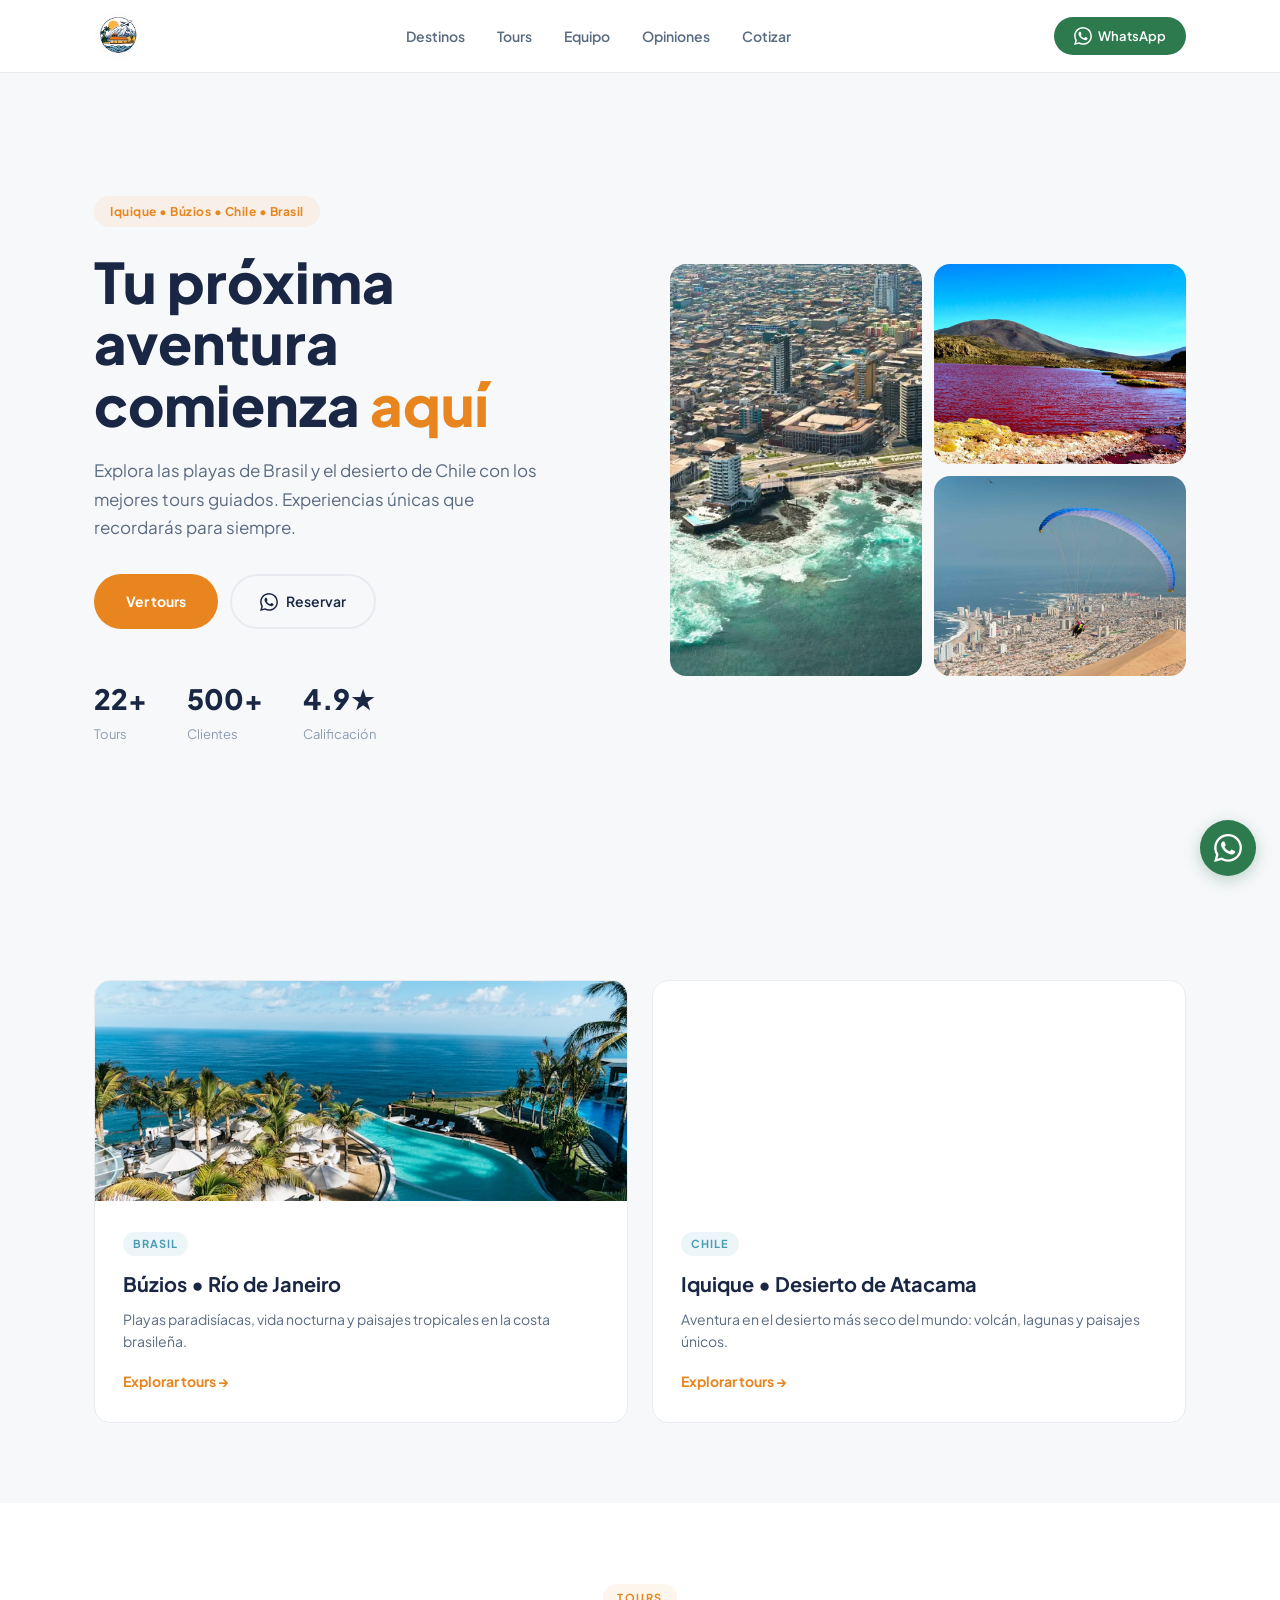
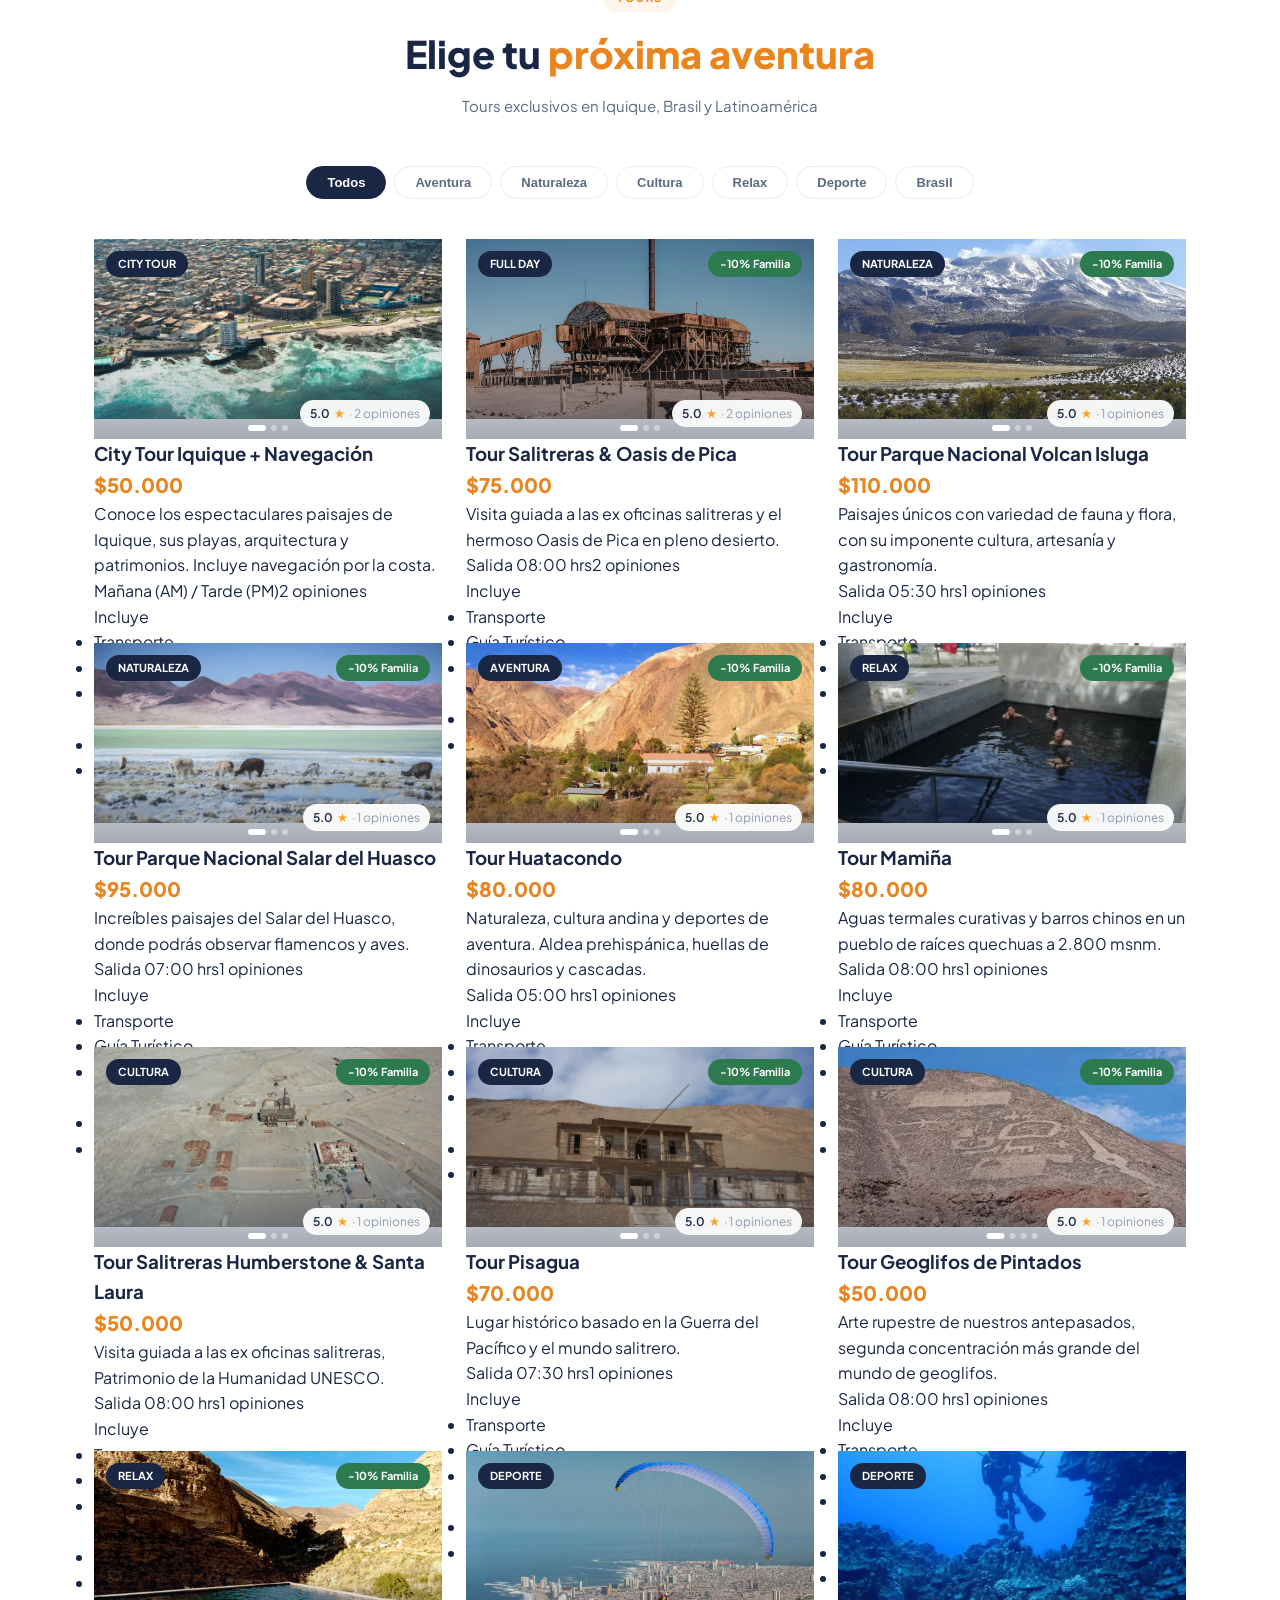
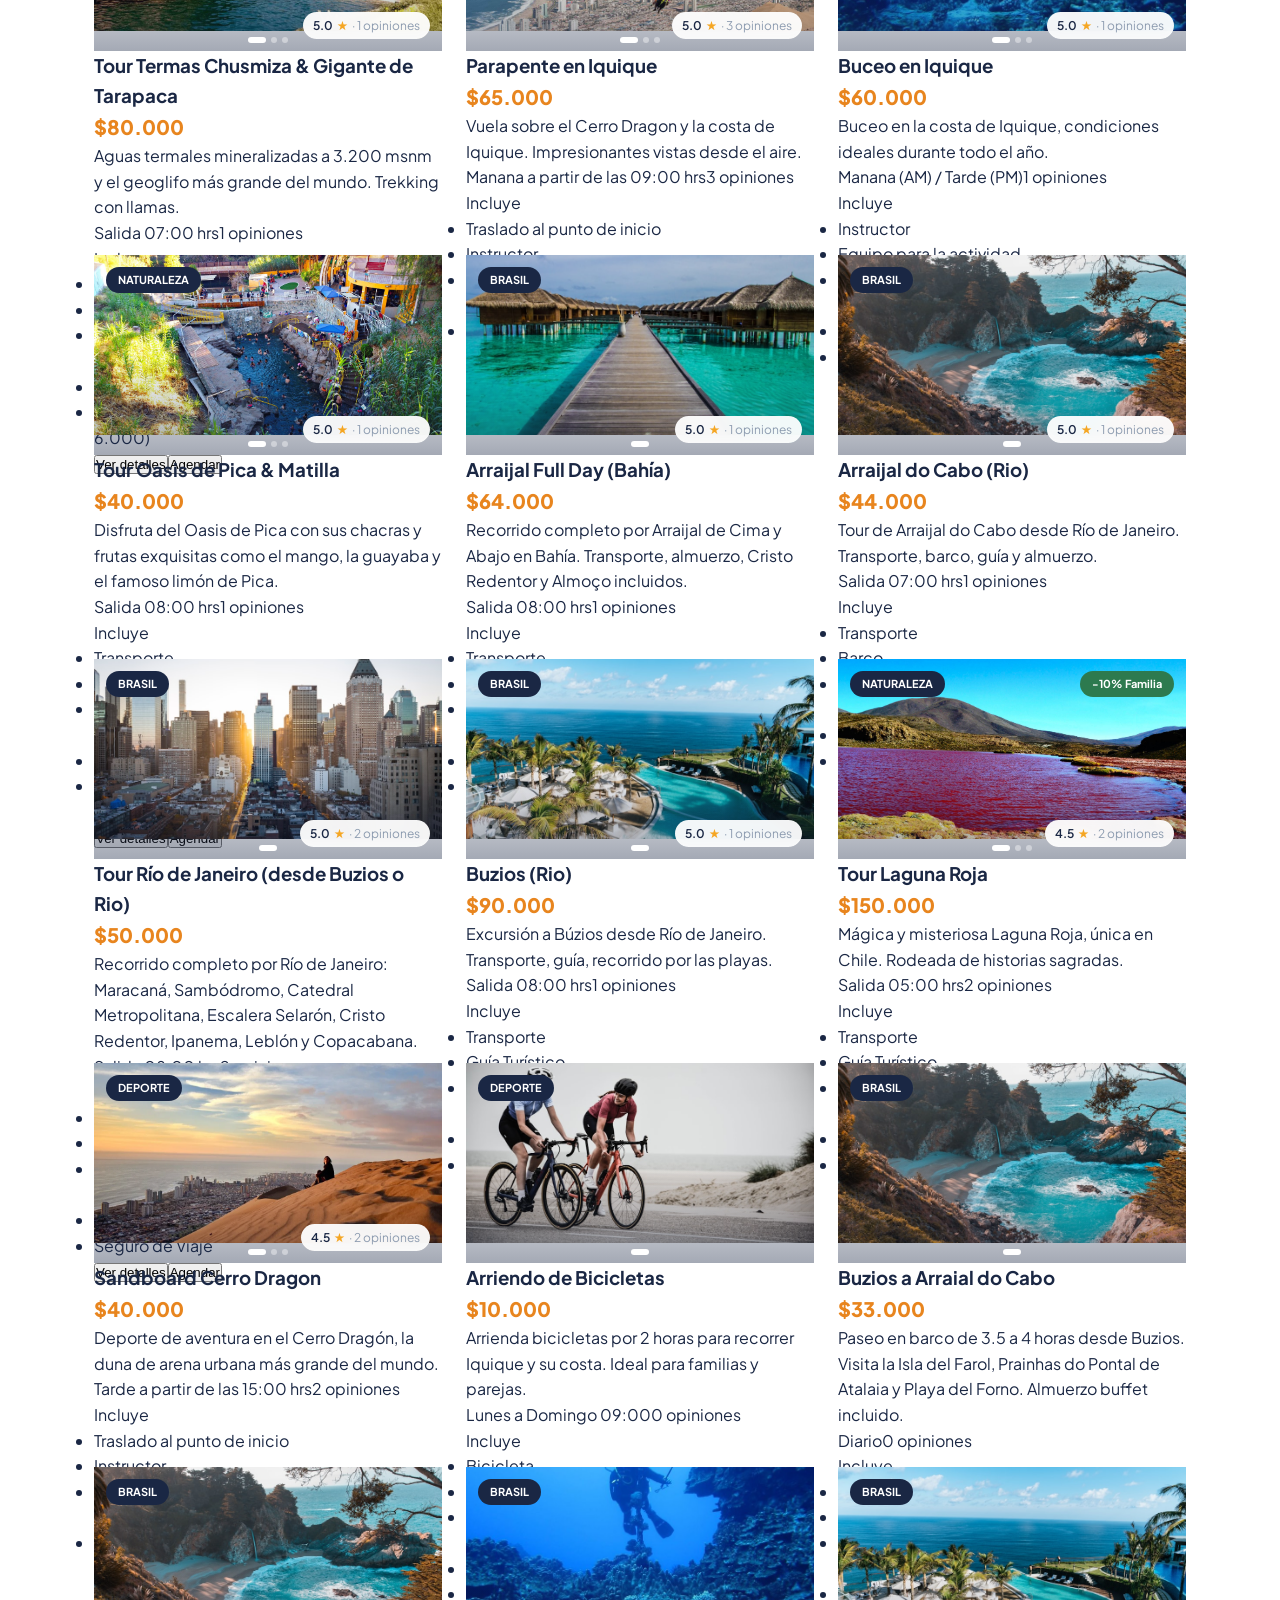
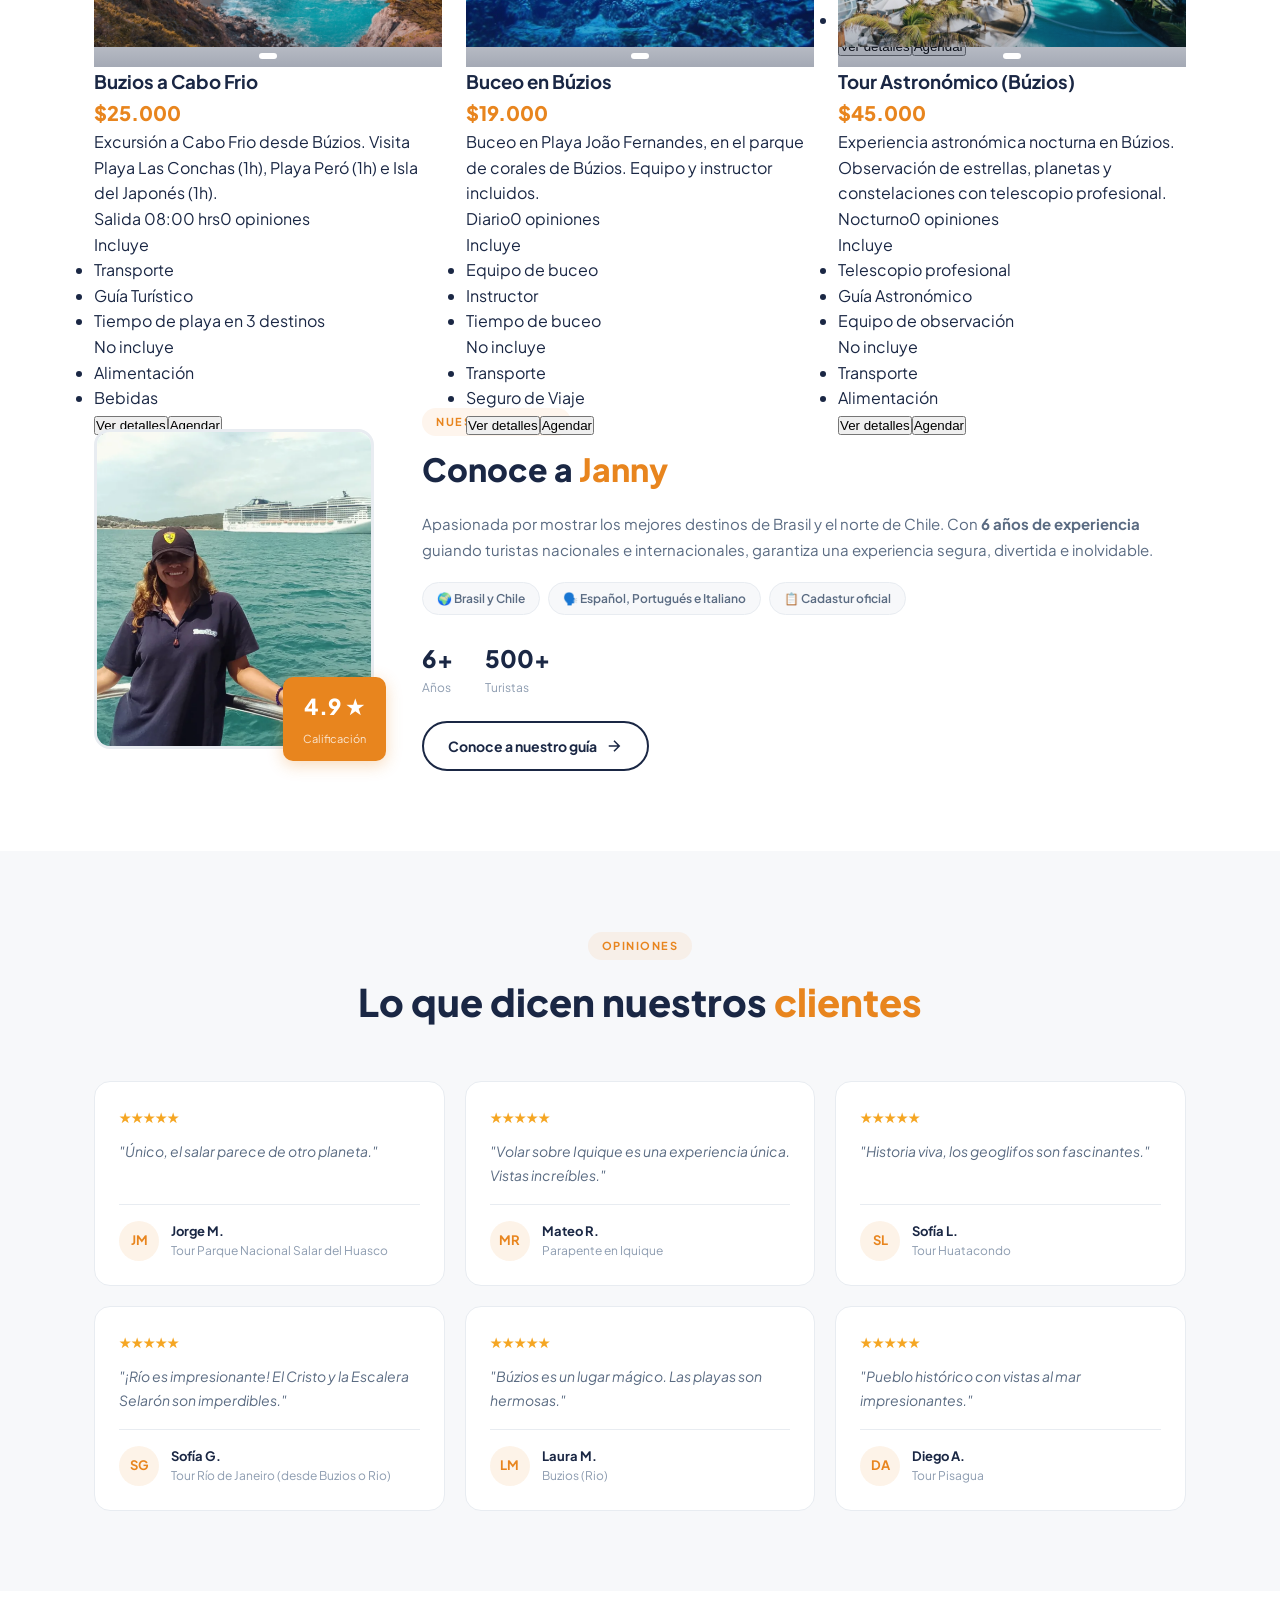
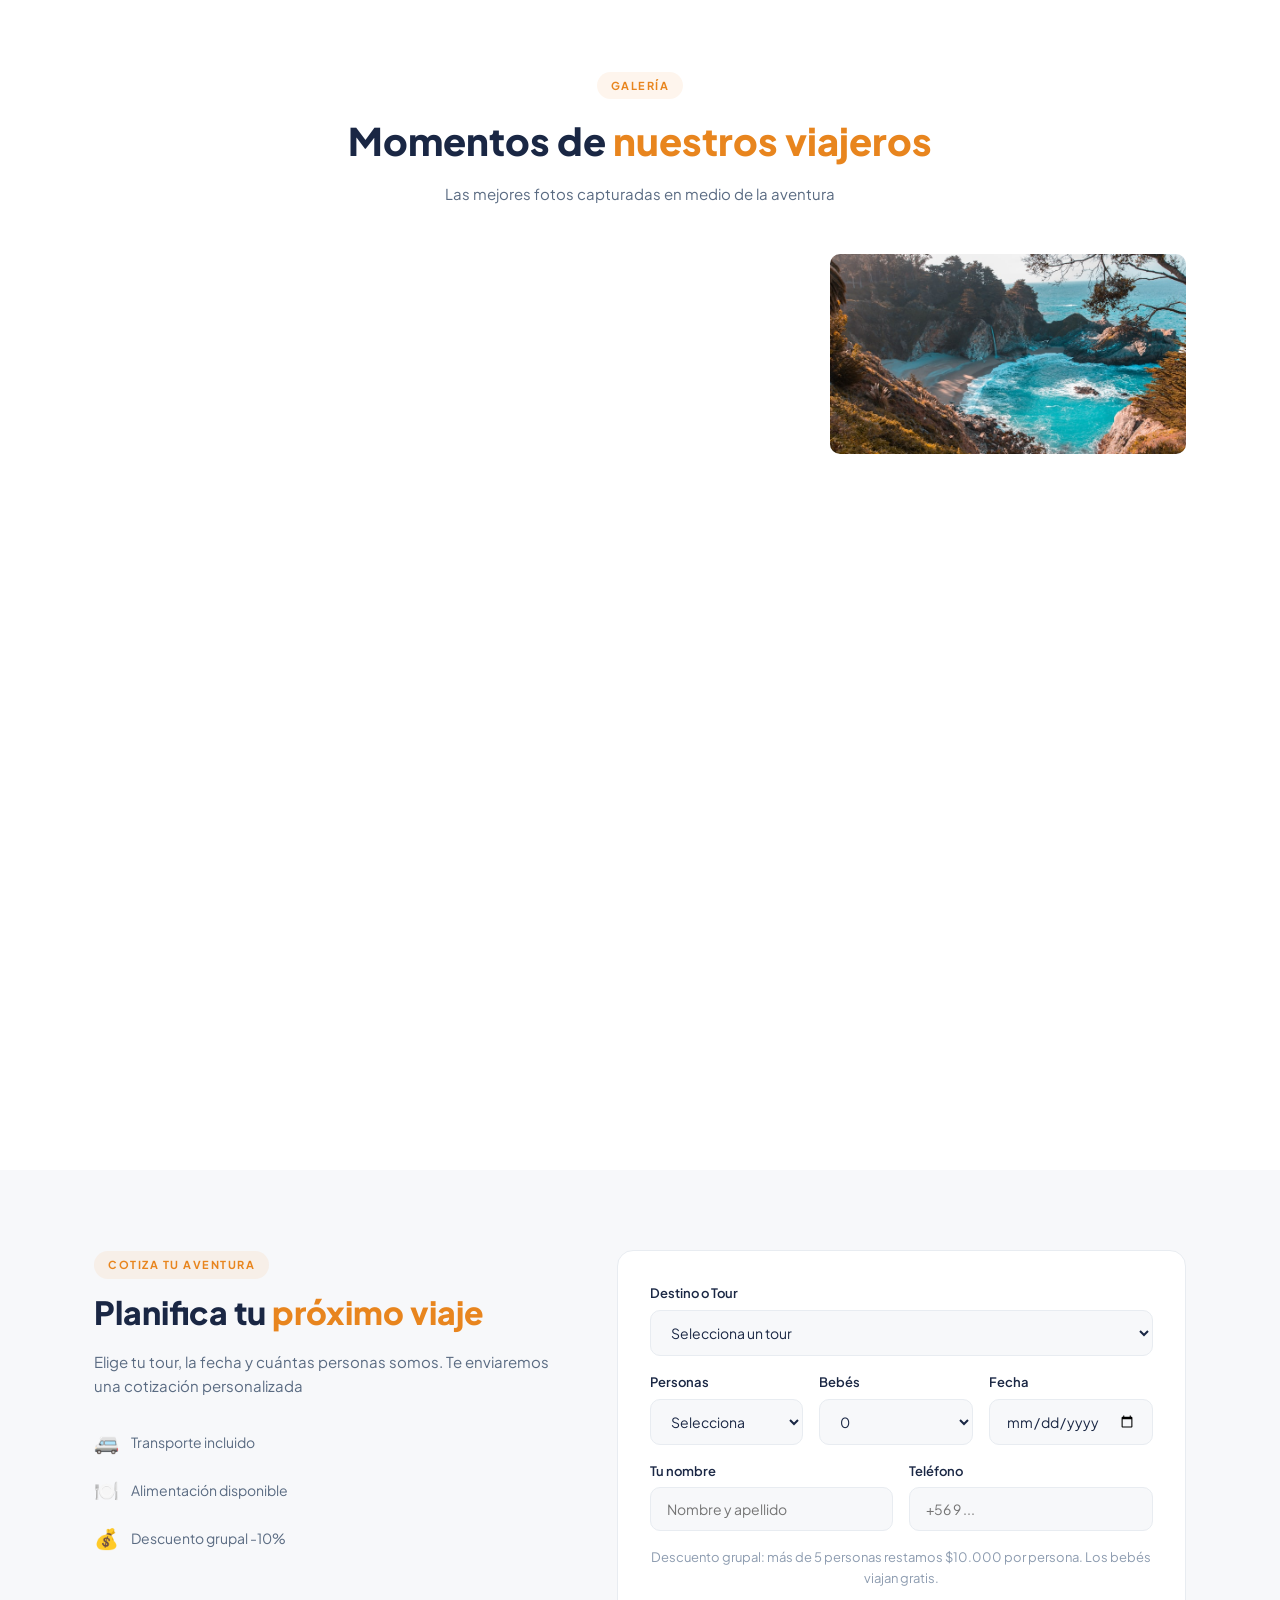
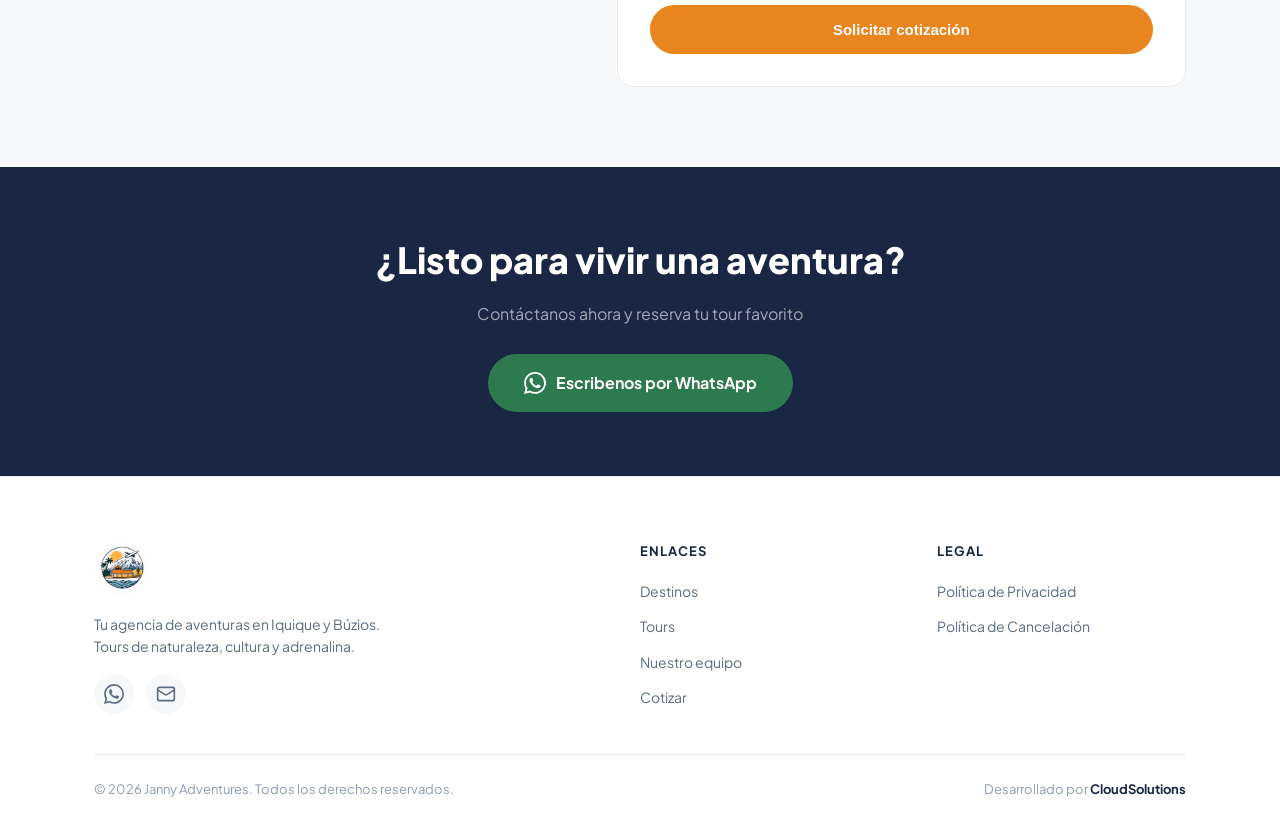
==== commit 46daf454: "Update Brazil tours: new Arraial do Cabo from Buzios, updated Rio tour (no Pan de Azucar), added Cab" ====
--- a/index.html
+++ b/index.html
@@ -19,7 +19,7 @@
   <link rel="preconnect" href="https://fonts.googleapis.com">
   <link rel="preconnect" href="https://fonts.gstatic.com" crossorigin>
   <link href="https://fonts.googleapis.com/css2?family=Plus+Jakarta+Sans:wght@400;500;600;700;800&display=swap" rel="stylesheet">
-  <link rel="stylesheet" href="css/style.css?v=30">
+  <link rel="stylesheet" href="css/style.css?v=26">
 </head>
 <body>
 
@@ -88,7 +88,7 @@
           </div>
         </a>
         <a href="#tours" class="destino-card">
-          <div class="destino-img" style="background-image: url('img/tours/salitreras1.jpg')"></div>
+          <div class="destino-img" style="background-image: url('img/tours/salitreras-oasis.jpeg')"></div>
           <div class="destino-body">
             <span class="destino-tag">Chile</span>
             <h3>Iquique &bull; Desierto de Atacama</h3>
@@ -180,13 +180,12 @@
         <p>Las mejores fotos capturadas en medio de la aventura</p>
       </div>
       <div class="gallery-grid" id="gallery-grid">
-        <div class="gallery-item gi-tall" style="background-image:url('img/tours/iquique1.webp')"></div>
-        <div class="gallery-item" style="background-image:url('img/tours/lagunaroja1.jpg')"></div>
-        <div class="gallery-item" style="background-image:url('img/tours/parapente1.jpg')"></div>
-        <div class="gallery-item gi-wide" style="background-image:url('img/tours/buceo1.jpg')"></div>
-        <div class="gallery-item" style="background-image:url('img/tours/salarhuasco1.webp')"></div>
-        <div class="gallery-item" style="background-image:url('img/tours/huatacondo1.jpeg')"></div>
-        <div class="gallery-item" style="background-image:url('img/tours/salitreras1.jpg')"></div>
+        <div class="gallery-item gi-tall" style="background-image:url('img/tours/city-tour.jpeg')"></div>
+        <div class="gallery-item" style="background-image:url('img/tours/laguna-roja.jpeg')"></div>
+        <div class="gallery-item" style="background-image:url('img/tours/arraial-rio.jpeg')"></div>
+        <div class="gallery-item gi-wide" style="background-image:url('img/tours/parapente.jpeg')"></div>
+        <div class="gallery-item" style="background-image:url('img/tours/salar-huasco.jpeg')"></div>
+        <div class="gallery-item gi-tall" style="background-image:url('img/tours/termas-chusmiza.jpeg')"></div>
       </div>
     </div>
   </section>
@@ -237,12 +236,13 @@
                 <option value="oasis-pica-matilla">Tour Oasis de Pica & Matilla</option>
                 <optgroup label="Brasil">
                   <option value="arraial-bahia">Arraijal Full Day (Bahía)</option>
-                  <option value="passeio-barco">Paseo de Barco (Plaza de Cavo)</option>
+                  <option value="arraial-buzios">Buzios a Arraial do Cabo</option>
                   <option value="arraial-rio">Arraijal do Cabo (Rio)</option>
-                  <option value="rio-tour">Um Dia em Rio</option>
+                  <option value="rio-tour">Tour Río de Janeiro</option>
                   <option value="buzios">Buzios (Rio)</option>
-                  <option value="petropolis">Petropolis (Rio)</option>
-                  <option value="favela-tour">Favela Tour (Rio)</option>
+                  <option value="buzios-cabo-frio">Buzios a Cabo Frio</option>
+                  <option value="buceo-buzios">Buceo en Búzios</option>
+                  <option value="tour-astronomico">Tour Astronómico (Búzios)</option>
                 </optgroup>
               </select>
             </div>
@@ -415,6 +415,6 @@
     </div>
   </div>
 
-  <script src="js/app.js?v=30"></script>
+  <script src="js/app.js?v=26"></script>
 </body>
 </html>
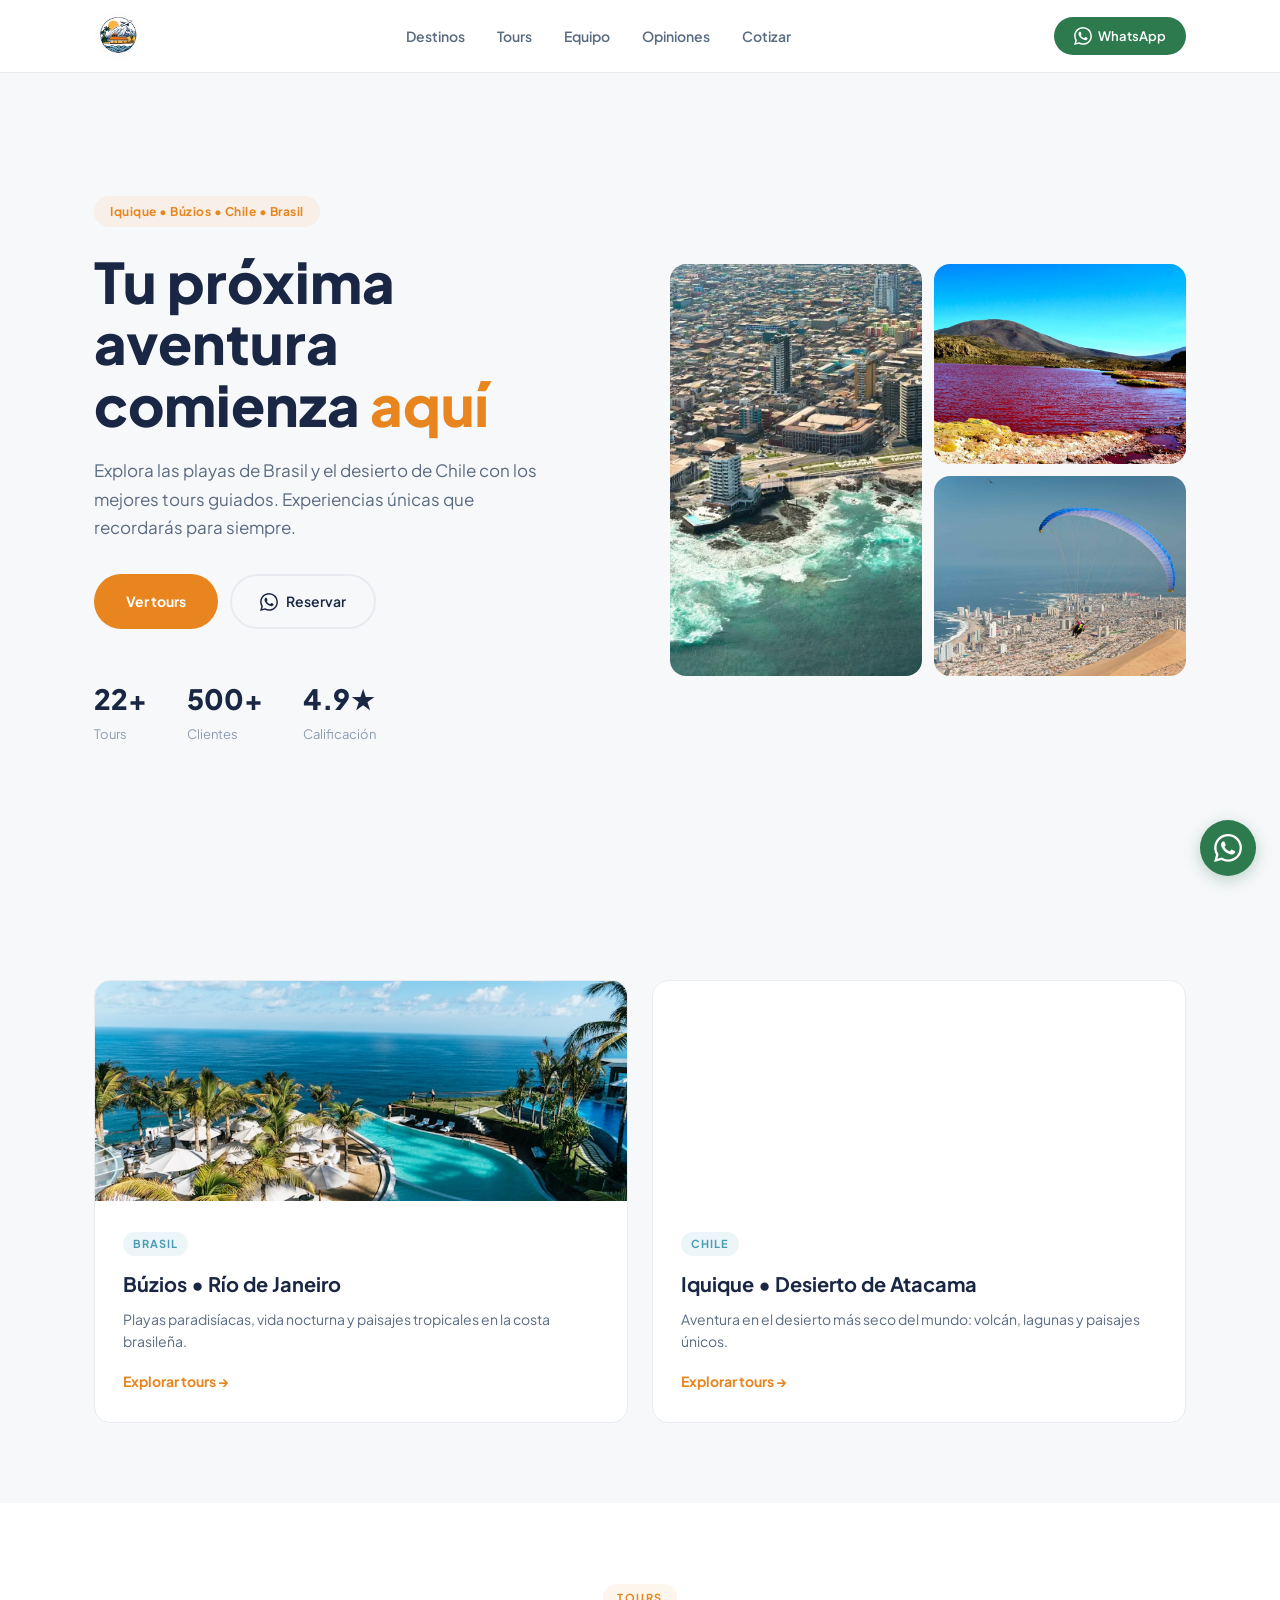
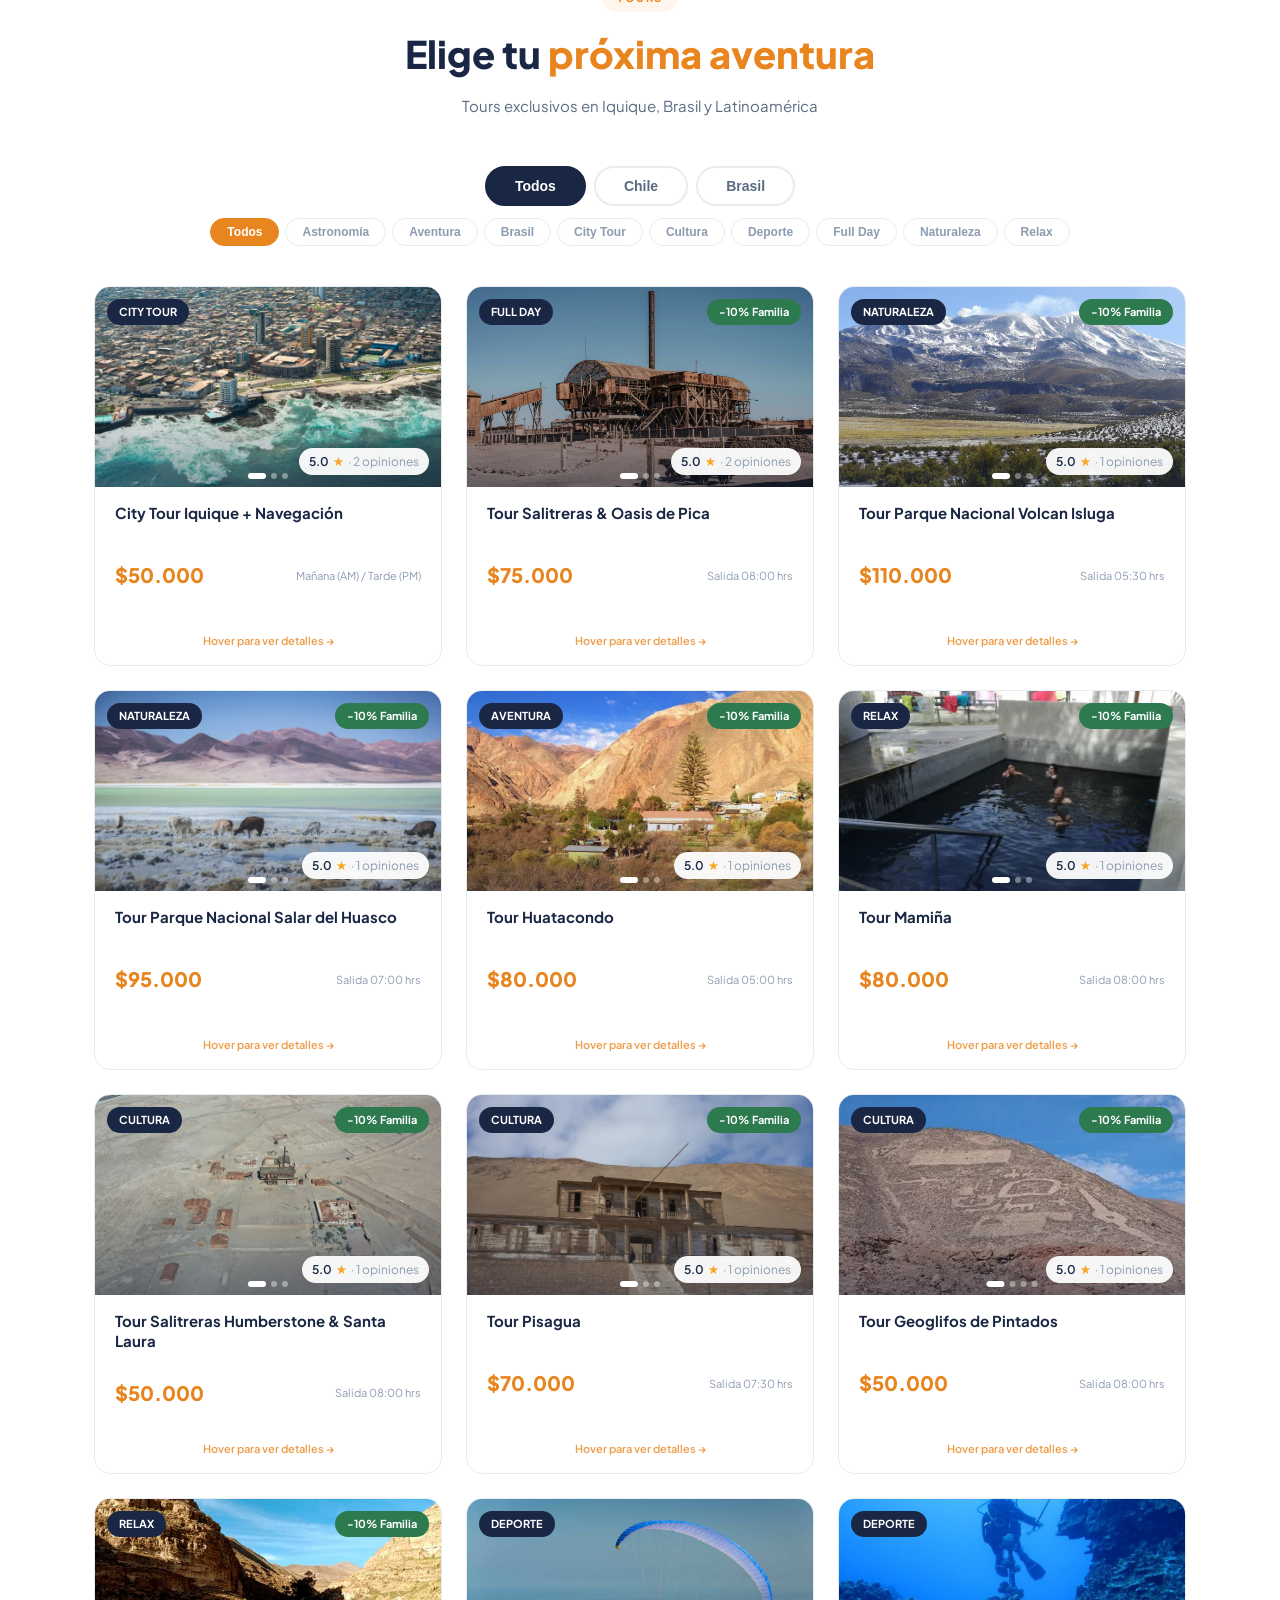
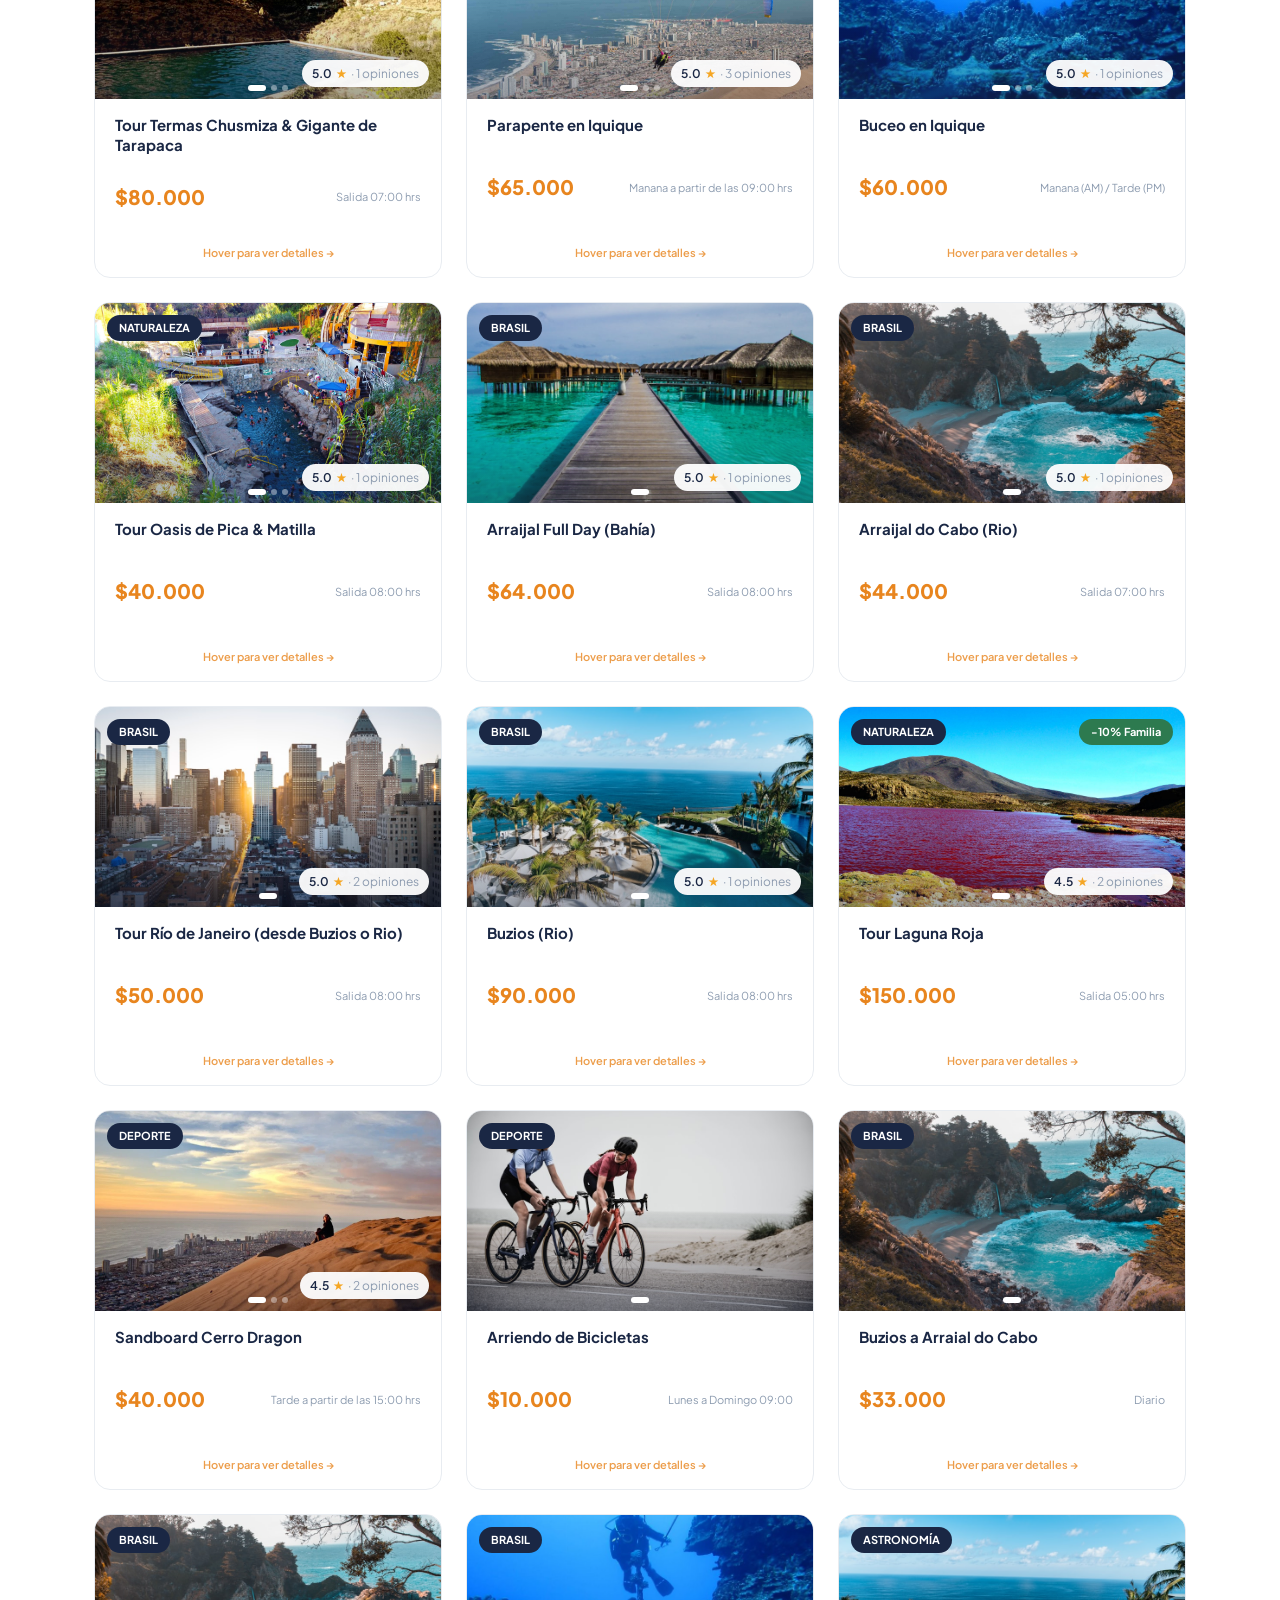
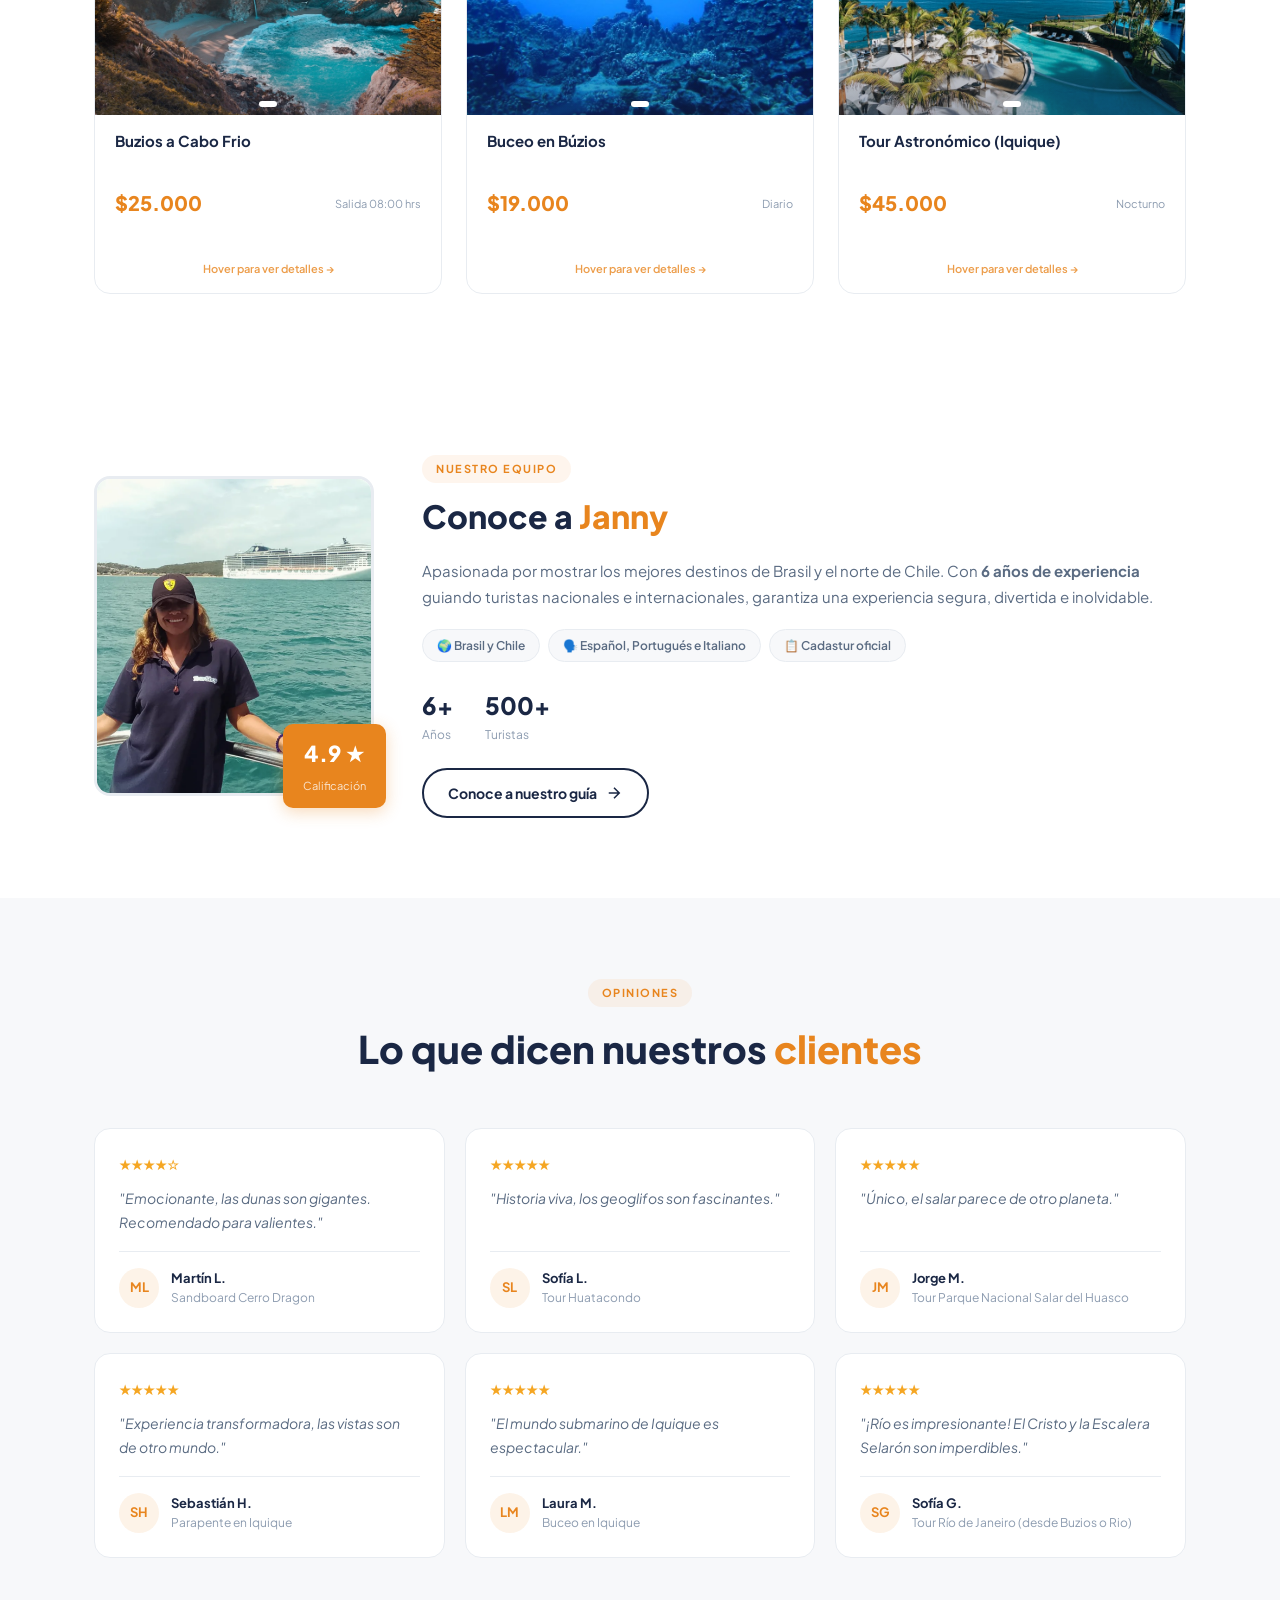
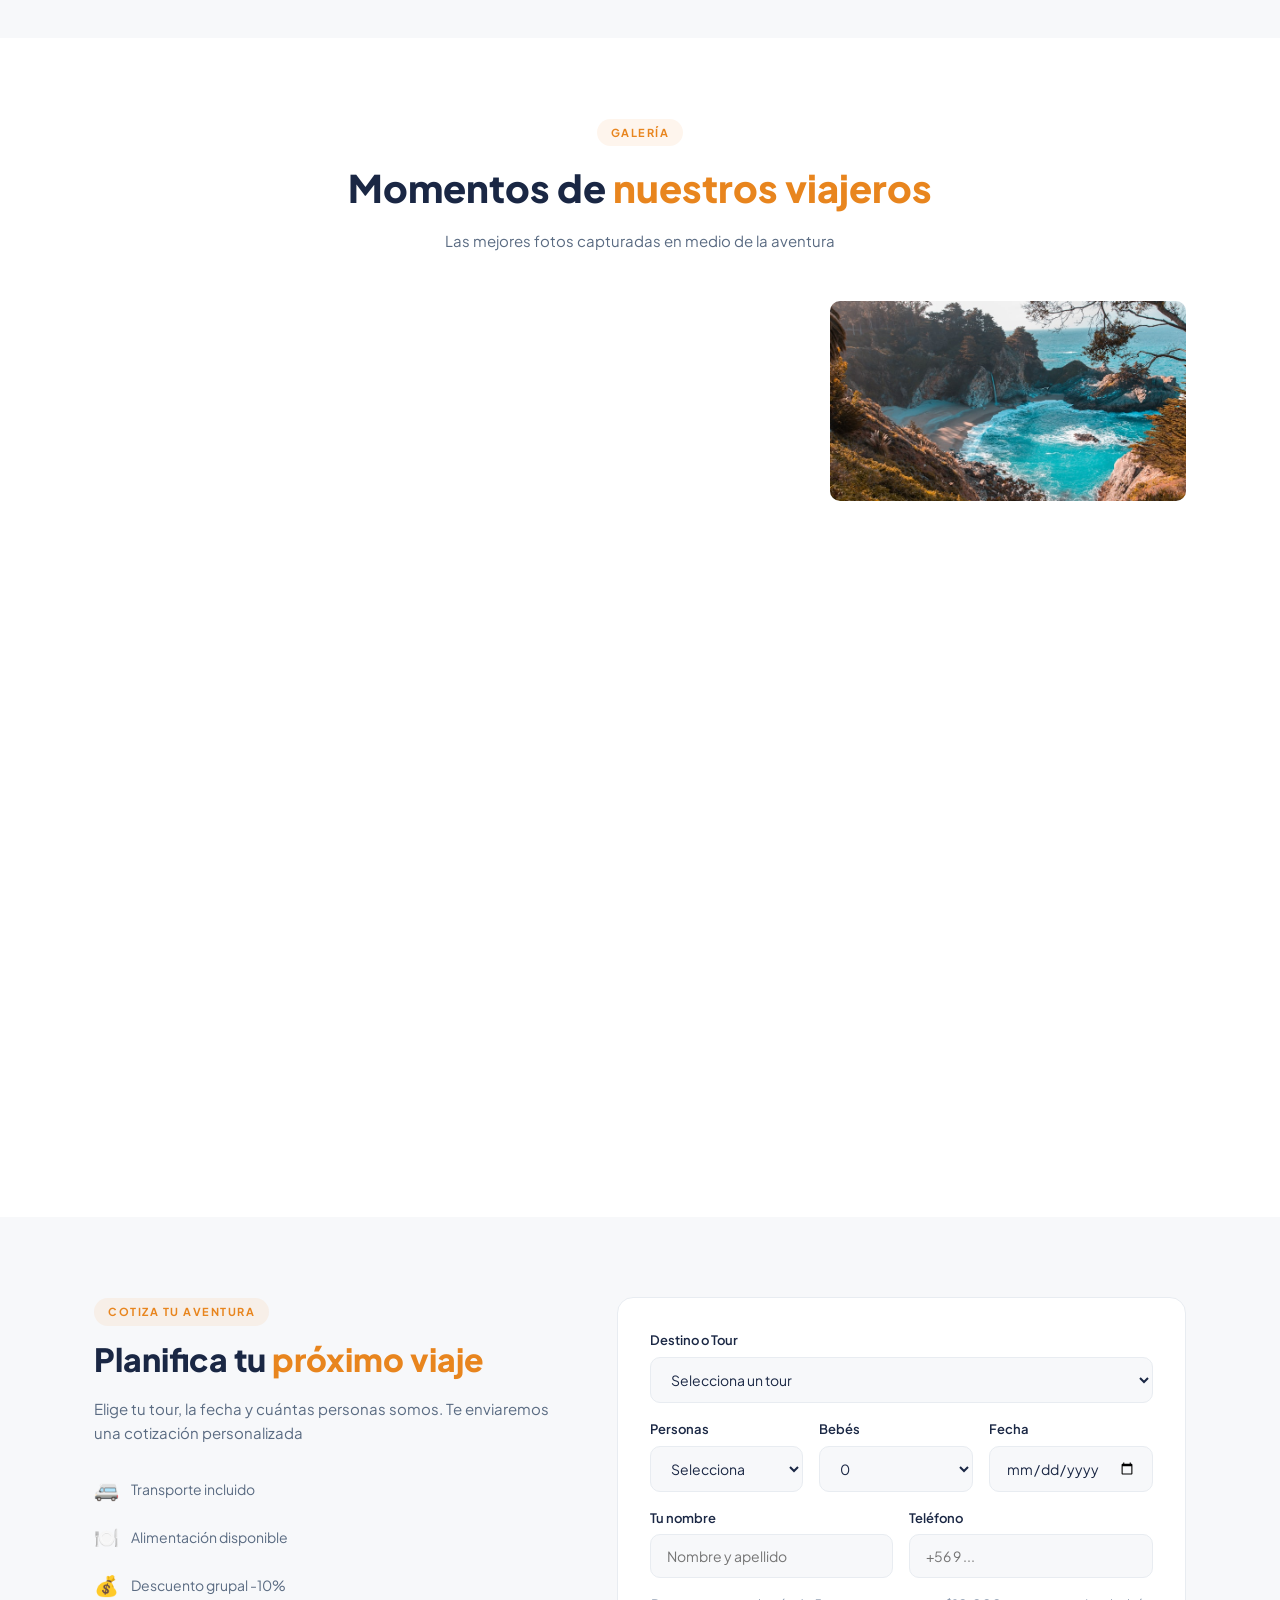
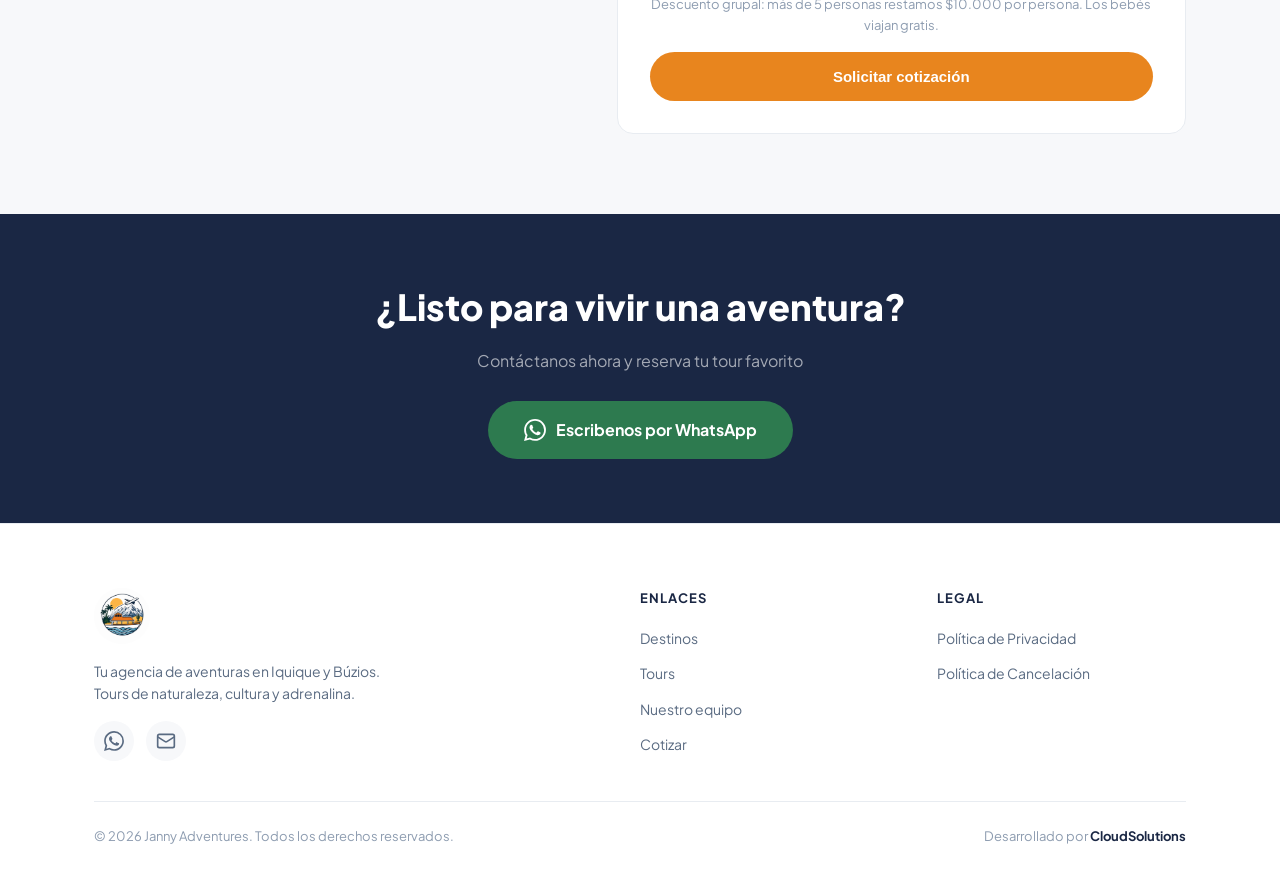
==== commit 691cd777: "fix: card overflow, filter Chile/Brasil, move tour-astronomico to Tarapaca" ====
--- a/index.html
+++ b/index.html
@@ -19,7 +19,7 @@
   <link rel="preconnect" href="https://fonts.googleapis.com">
   <link rel="preconnect" href="https://fonts.gstatic.com" crossorigin>
   <link href="https://fonts.googleapis.com/css2?family=Plus+Jakarta+Sans:wght@400;500;600;700;800&display=swap" rel="stylesheet">
-  <link rel="stylesheet" href="css/style.css?v=26">
+  <link rel="stylesheet" href="css/style.css?v=27">
 </head>
 <body>
 
@@ -108,15 +108,12 @@
         <h2>Elige tu <span>próxima aventura</span></h2>
         <p>Tours exclusivos en Iquique, Brasil y Latinoamérica</p>
       </div>
-      <div class="tour-filters" id="tour-filters">
-        <button class="filter-btn active" data-filter="all">Todos</button>
-        <button class="filter-btn" data-filter="Aventura">Aventura</button>
-        <button class="filter-btn" data-filter="Naturaleza">Naturaleza</button>
-        <button class="filter-btn" data-filter="Cultura">Cultura</button>
-        <button class="filter-btn" data-filter="Relax">Relax</button>
-        <button class="filter-btn" data-filter="Deporte">Deporte</button>
-        <button class="filter-btn" data-filter="Brasil">Brasil</button>
-      </div>
+      <div class="region-filters" id="region-filters">
+        <button class="region-btn active" data-region="all">Todos</button>
+        <button class="region-btn" data-region="Chile">Chile</button>
+        <button class="region-btn" data-region="Brasil">Brasil</button>
+      </div>
+      <div class="sub-filters" id="sub-filters"></div>
       <div class="tours-grid" id="tours-grid"></div>
     </div>
   </section>
@@ -234,6 +231,7 @@
                 <option value="parapente">Parapente en Iquique</option>
                 <option value="buceo">Buceo en Iquique</option>
                 <option value="oasis-pica-matilla">Tour Oasis de Pica & Matilla</option>
+                <option value="tour-astronomico">Tour Astronómico (Iquique)</option>
                 <optgroup label="Brasil">
                   <option value="arraial-bahia">Arraijal Full Day (Bahía)</option>
                   <option value="arraial-buzios">Buzios a Arraial do Cabo</option>
@@ -242,7 +240,6 @@
                   <option value="buzios">Buzios (Rio)</option>
                   <option value="buzios-cabo-frio">Buzios a Cabo Frio</option>
                   <option value="buceo-buzios">Buceo en Búzios</option>
-                  <option value="tour-astronomico">Tour Astronómico (Búzios)</option>
                 </optgroup>
               </select>
             </div>
@@ -415,6 +412,6 @@
     </div>
   </div>
 
-  <script src="js/app.js?v=26"></script>
+  <script src="js/app.js?v=27"></script>
 </body>
 </html>
--- a/css/style.css
+++ b/css/style.css
@@ -175,7 +175,7 @@
 /* TOUR CARD FLIP */
 @keyframes fadeInUp { from { opacity: 0; transform: translateY(16px); } to { opacity: 1; transform: translateY(0); } }
 
-.tour-card {
+.tour-card { overflow: hidden;
   perspective: 1000px; height: 380px;
   animation: fadeInUp 0.4s ease both;
 }
@@ -254,7 +254,7 @@
 
 /* Mobile: tap to flip */
 @media (max-width: 768px) {
-  .tour-card { height: 340px; }
+  .tour-card { overflow: hidden; height: 340px; }
   .tour-card:hover .tour-card-inner { transform: none; }
   .tour-card.flipped .tour-card-inner { transform: rotateY(180deg); }
   .tour-card-front-info .hover-hint { display: none; }
@@ -555,7 +555,7 @@
 
   /* TOURS */
   .tours-grid { grid-template-columns: 1fr; gap: 16px; }
-  .tour-card { height: 360px; }
+  .tour-card { overflow: hidden; height: 360px; }
 
   /* GUIDE */
   .guide-layout { grid-template-columns: 1fr; text-align: center; }
@@ -602,13 +602,13 @@
   .hero-stats { flex-wrap: wrap; gap: 16px; }
   .gallery-grid { grid-template-columns: 1fr; grid-auto-rows: 180px; }
   .gi-wide { grid-column: span 1; }
-  .tour-card { height: 340px; }
+  .tour-card { overflow: hidden; height: 340px; }
   .modal-hero { height: 160px; }
 }
 
 
 /* TOUR CARD CAROUSEL */
-.tour-slides { position: relative; height: 180px; }
+.tour-slides { position: relative; height: 200px; }
 .tour-slide {
   position: absolute; inset: 0;
   background-size: cover; background-position: center;
@@ -631,3 +631,31 @@
   transition: all 0.3s ease; padding: 0;
 }
 .tour-card-dots .dot.active { background: white; width: 18px; border-radius: 3px; }
+
+/* REGION FILTERS */
+.region-filters {
+  display: flex; justify-content: center; gap: 8px; margin-bottom: 12px;
+}
+.region-btn {
+  padding: 10px 28px; border: 2px solid var(--border); background: var(--white);
+  border-radius: 50px; font-size: 14px; font-weight: 700; color: var(--text-light);
+  cursor: pointer; transition: all var(--transition);
+}
+.region-btn:hover { border-color: var(--orange); color: var(--orange); }
+.region-btn.active { background: var(--navy); color: white; border-color: var(--navy); }
+.sub-filters {
+  display: flex; flex-wrap: wrap; gap: 6px; justify-content: center; margin-bottom: 40px;
+}
+.sub-filter-btn {
+  padding: 6px 16px; border: 1px solid var(--border); background: var(--white);
+  border-radius: 50px; font-size: 12px; font-weight: 600; color: var(--text-muted);
+  cursor: pointer; transition: all var(--transition);
+}
+.sub-filter-btn:hover { border-color: var(--orange); color: var(--orange); }
+.sub-filter-btn.active { background: var(--orange); color: white; border-color: var(--orange); }
+@media (max-width: 768px) {
+  .region-filters { flex-wrap: wrap; }
+  .region-btn { padding: 8px 20px; font-size: 13px; }
+  .sub-filters { gap: 4px; }
+  .sub-filter-btn { padding: 5px 12px; font-size: 11px; }
+}
